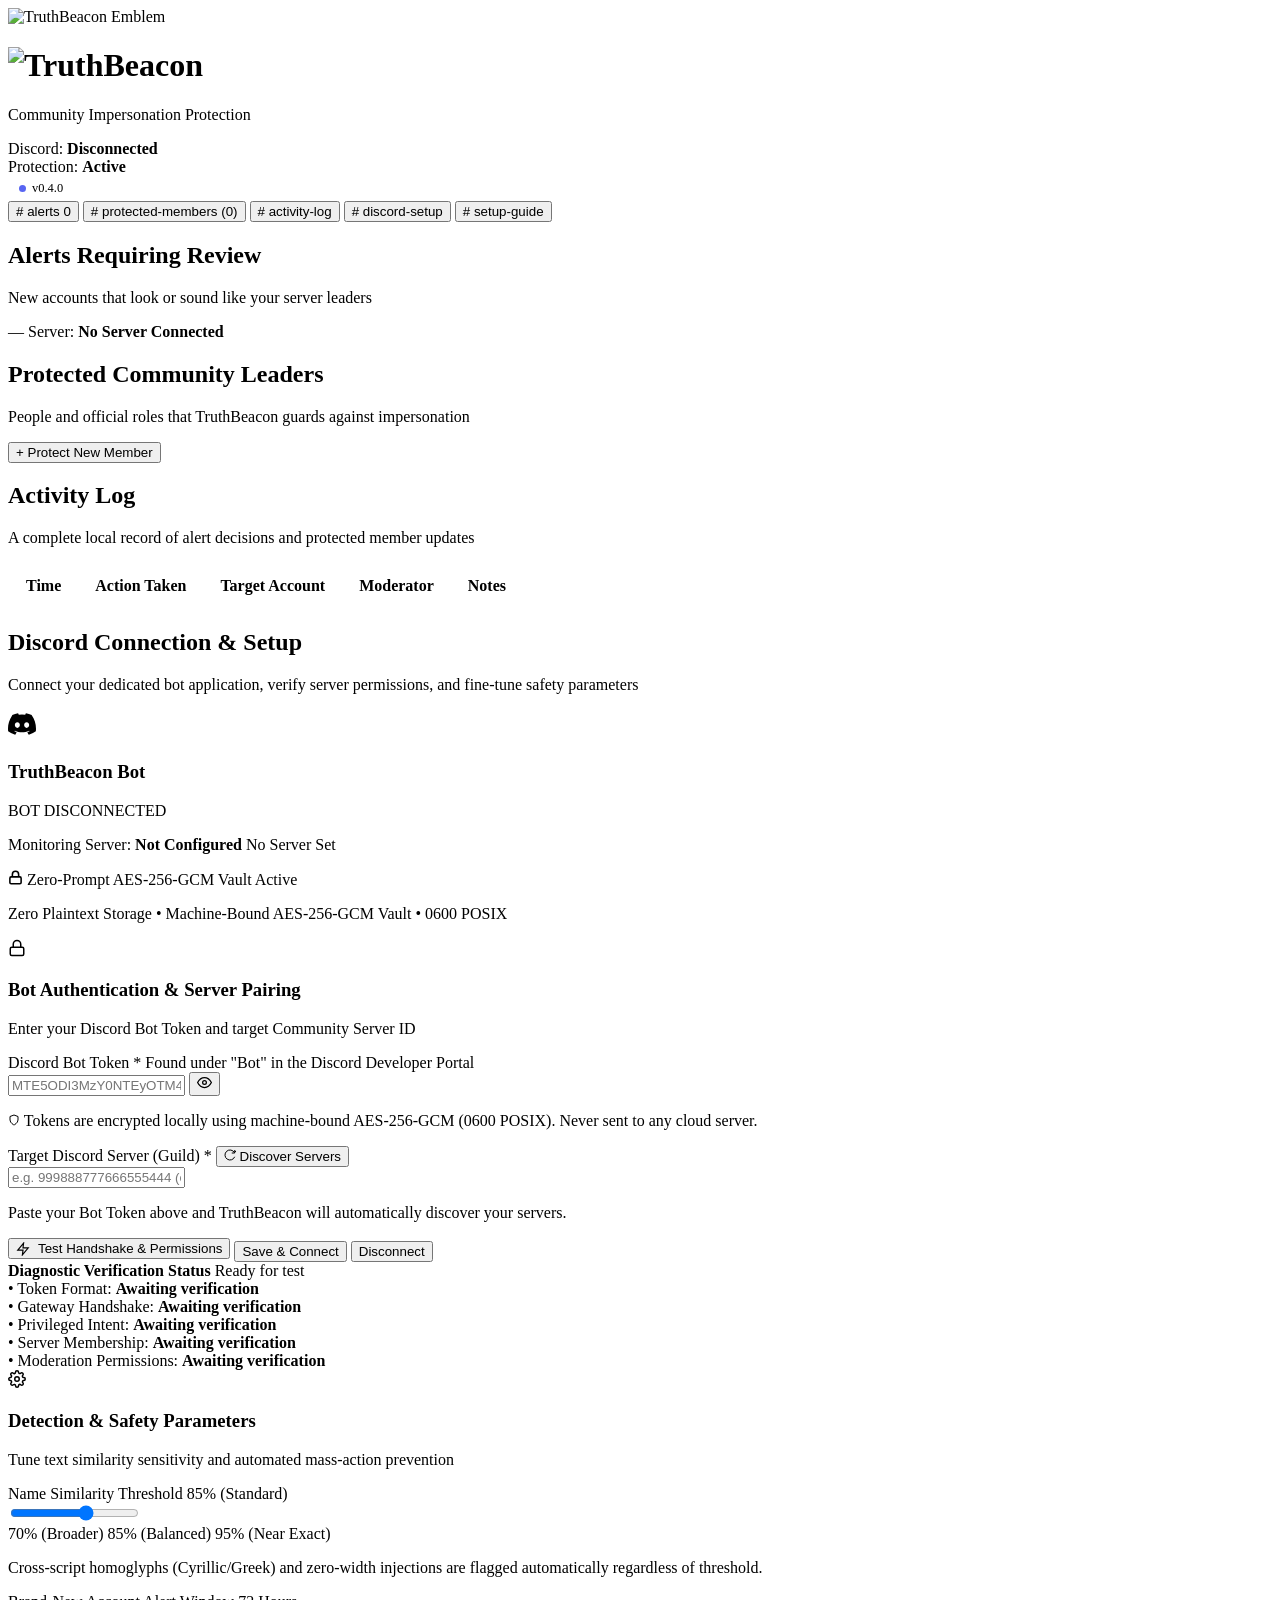
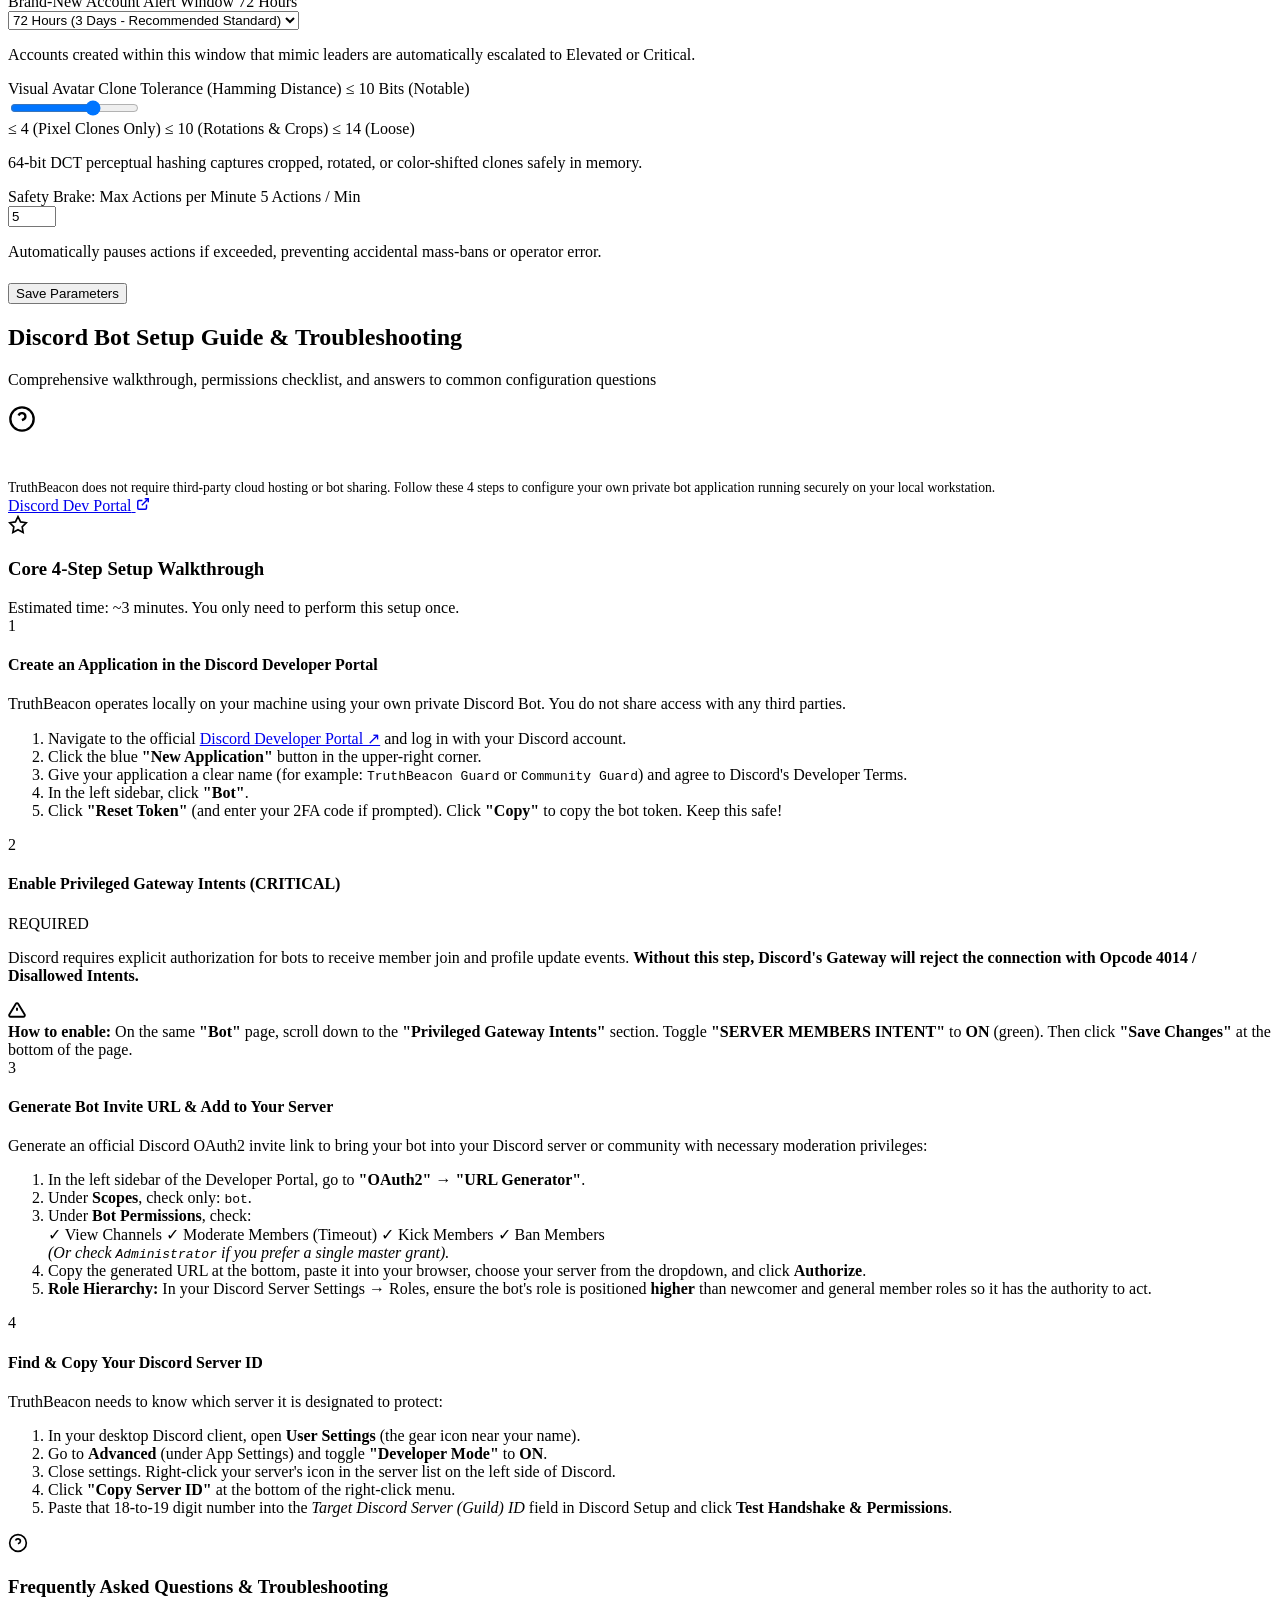
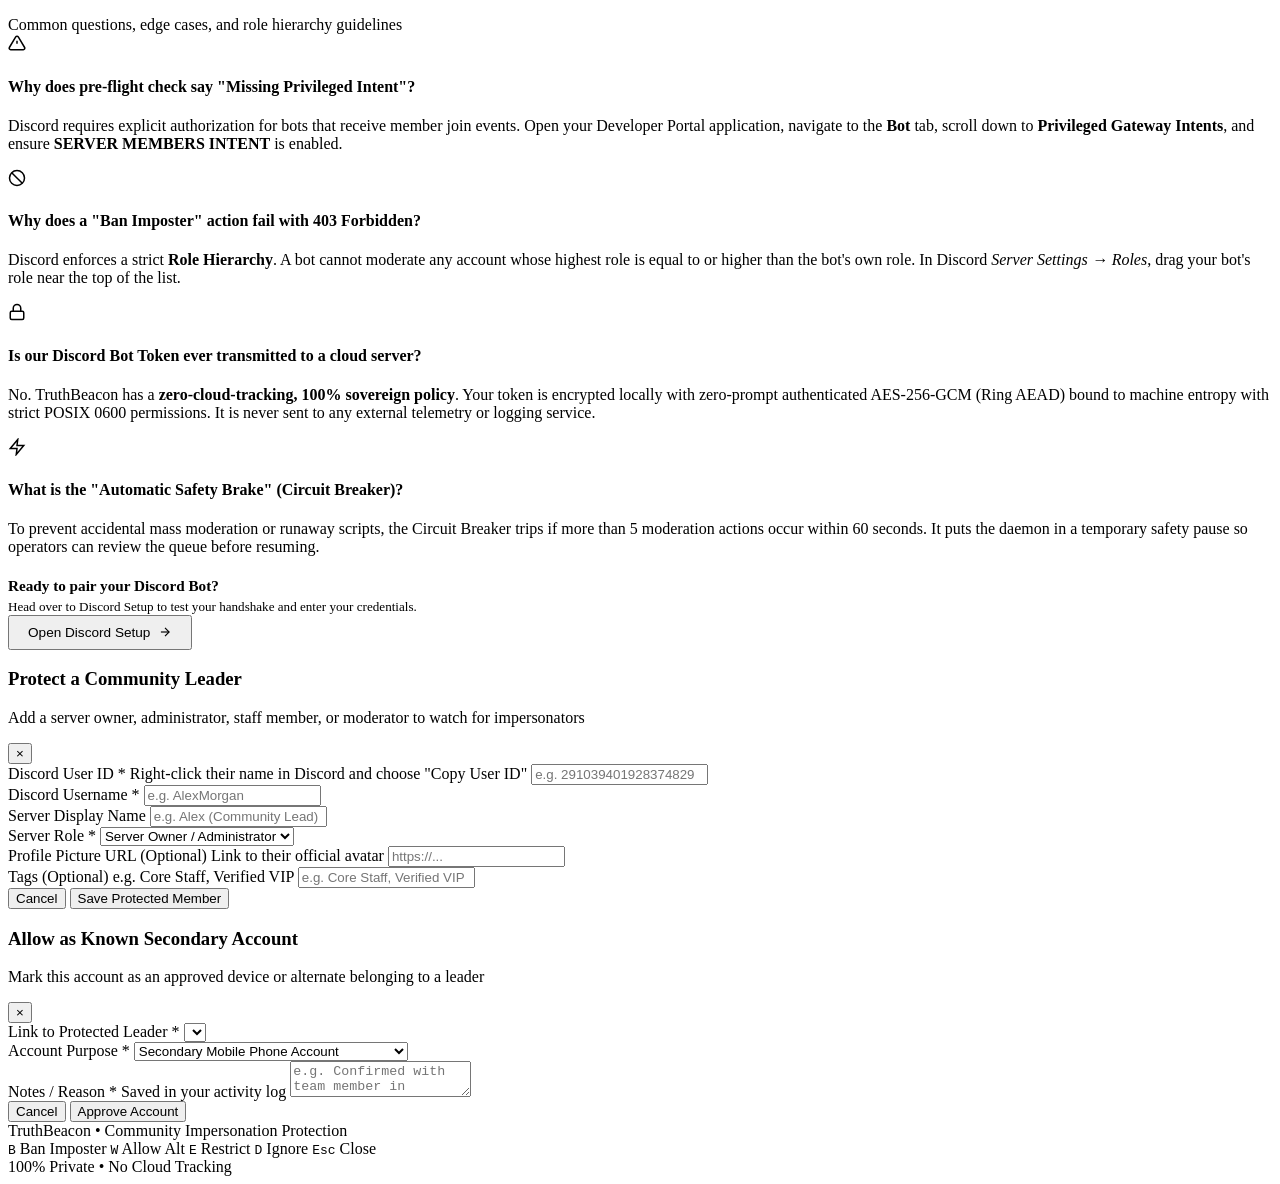
==== ui/index.html @ cac0dd3d "chore(release): bump to v0.4.0, update release notes, manifests, website and packaging" ====
<!DOCTYPE html>
<html lang="en">
<head>
  <meta charset="UTF-8">
  <meta name="viewport" content="width=device-width, initial-scale=1.0">
  <meta name="description" content="TruthBeacon: Community Impersonation Protection Console">
  <title>TruthBeacon — Community Impersonation Protection</title>
  <link rel="preconnect" href="https://fonts.googleapis.com">
  <link rel="preconnect" href="https://fonts.gstatic.com" crossorigin>
  <link href="https://fonts.googleapis.com/css2?family=Noto+Sans:ital,wght@0,400;0,500;0,600;0,700;0,800;1,400;1,600&family=Plus+Jakarta+Sans:wght@500;600;700;800&family=JetBrains+Mono:wght@400;500;600&display=swap" rel="stylesheet">
  <link rel="stylesheet" href="css/styles.css">
</head>
<body>
  <!-- Header Bar -->
  <header class="global-header" id="app-header">
    <div class="brand-section">
      <img src="assets/truthbeacon_emblem.png" alt="TruthBeacon Emblem" class="brand-logo" id="header-logo">
      <div class="brand-title-group">
        <h1 id="main-heading" class="brand-heading-img">
          <img src="assets/truthbeacon_wordmark.png" alt="TruthBeacon" class="brand-wordmark-img" id="header-wordmark">
        </h1>
        <p class="brand-subtitle">Community Impersonation Protection</p>
      </div>
    </div>

    <!-- Status Indicators: Simple & Clear -->
    <div class="header-status-indicators" id="header-status-bar" role="region" aria-label="System Health and Status">
      <div class="status-pill status-pill-voice" id="status-gateway" title="Discord bot connection status">
        <span class="status-dot offline"></span>
        <span>Discord: <strong>Disconnected</strong></span>
      </div>
      <div class="status-pill" id="status-circuit" title="Automatic safety brake is enabled to prevent mistakes">
        <span class="status-dot online" id="dot-circuit"></span>
        <span id="circuit-status-text">Protection: <strong>Active</strong></span>
      </div>
      <button class="status-pill status-pill-update" id="btn-check-update" title="Check for updates" style="cursor: pointer; background: transparent; border: 1px solid var(--border-color, rgba(255,255,255,0.12)); color: var(--text-primary); font-family: inherit; font-size: 0.78rem; display: inline-flex; align-items: center; gap: 6px; padding: 4px 10px; border-radius: 9999px;">
        <span class="status-dot" id="dot-update" style="background: #5865f2; width: 7px; height: 7px; border-radius: 50%;"></span>
        <span id="update-status-text">v0.4.0</span>
      </button>
    </div>
  </header>

  <!-- Centered Navigation Tabs (Spanning the bar cleanly) -->
  <nav class="nav-tab-strip" id="nav-tabs" aria-label="Main Navigation">
    <div class="nav-tabs-wrapper">
      <button class="nav-tab active" id="tab-btn-triage" data-tab="triage">
        <span class="tab-channel-hash">#</span>
        <span>alerts</span>
        <span class="tab-counter tab-counter-zero" id="counter-incidents">0</span>
      </button>
      <button class="nav-tab" id="tab-btn-vault" data-tab="vault">
        <span class="tab-channel-hash">#</span>
        <span>protected-members</span>
        <span class="tab-count-subtle" id="counter-vault">(0)</span>
      </button>
      <button class="nav-tab" id="tab-btn-audit" data-tab="audit">
        <span class="tab-channel-hash">#</span>
        <span>activity-log</span>
      </button>
      <button class="nav-tab" id="tab-btn-discord" data-tab="discord">
        <span class="tab-channel-hash">#</span>
        <span>discord-setup</span>
      </button>
      <button class="nav-tab" id="tab-btn-help" data-tab="help">
        <span class="tab-channel-hash">#</span>
        <span>setup-guide</span>
      </button>
    </div>
  </nav>

  <!-- Main Viewport -->
  <main class="main-viewport" id="main-content">
    <!-- Safety Pause Alert Banner (Shown only if safety rate limit is reached) -->
    <div class="circuit-breaker-banner" id="circuit-breaker-alert" style="display: none;" role="alert">
      <div>
        <strong style="color: #ffa1a4; font-size: 0.95rem;">Safety Pause Activated</strong>
        <p style="font-size: 0.82rem; color: var(--text-secondary); margin-top: 2px;">
          Multiple moderator actions were taken in a short time. Protection is paused briefly to prevent accidental mass bans.
        </p>
      </div>
      <button class="btn btn-dismiss" id="btn-reset-circuit">Resume Actions</button>
    </div>

    <!-- TAB 1: ALERTS QUEUE -->
    <section class="tab-pane active" id="pane-triage" aria-labelledby="tab-btn-triage">
      <div class="triage-header-bar">
        <div>
          <h2 class="section-title">Alerts Requiring Review</h2>
          <p class="section-caption">New accounts that look or sound like your server leaders</p>
        </div>
        <div style="display: flex; align-items: center; gap: 10px; flex-wrap: wrap;">
          <button class="btn btn-dismiss" id="btn-test-toast" style="display: none;" title="Test Native OS Desktop Notification Toast">
            <span>Test OS Toast</span>
          </button>
          <div class="connected-guild-pill">
            <span class="guild-icon" id="current-guild-icon">—</span>
            <span class="guild-text">Server:</span>
            <strong id="current-guild-name">No Server Connected</strong>
          </div>
        </div>
      </div>

      <div class="triage-list" id="triage-cards-container" aria-live="polite">
        <!-- Rendered dynamically by app.js -->
      </div>
    </section>

    <!-- TAB 2: PROTECTED MEMBERS -->
    <section class="tab-pane" id="pane-vault" aria-labelledby="tab-btn-vault">
      <div class="triage-header-bar">
        <div>
          <h2 class="section-title">Protected Community Leaders</h2>
          <p class="section-caption">People and official roles that TruthBeacon guards against impersonation</p>
        </div>
        <button class="btn btn-primary" id="btn-add-benchmark">+ Protect New Member</button>
      </div>

      <div class="grid-vault" id="vault-cards-container">
        <!-- Rendered dynamically by app.js -->
      </div>
    </section>

    <!-- TAB 3: ACTIVITY LOG -->
    <section class="tab-pane" id="pane-audit" aria-labelledby="tab-btn-audit">
      <div class="triage-header-bar">
        <div>
          <h2 class="section-title">Activity Log</h2>
          <p class="section-caption">A complete local record of alert decisions and protected member updates</p>
        </div>
      </div>

      <div class="table-responsive-wrapper">
        <table id="audit-table">
          <thead>
            <tr>
              <th style="padding: 12px 16px;">Time</th>
              <th style="padding: 12px 16px;">Action Taken</th>
              <th style="padding: 12px 16px;">Target Account</th>
              <th style="padding: 12px 16px;">Moderator</th>
              <th style="padding: 12px 16px;">Notes</th>
            </tr>
          </thead>
          <tbody id="audit-table-body">
            <!-- Rendered dynamically by app.js -->
          </tbody>
        </table>
      </div>
    </section>

    <!-- TAB 4: DISCORD CONNECTION & SETUP -->
    <section class="tab-pane" id="pane-discord" aria-labelledby="tab-btn-discord">
      <div class="triage-header-bar">
        <div>
          <h2 class="section-title">Discord Connection & Setup</h2>
          <p class="section-caption">Connect your dedicated bot application, verify server permissions, and fine-tune safety parameters</p>
        </div>
      </div>

      <!-- Discord Connection Hero Status Banner -->
      <div class="discord-hero-card" id="discord-hero-status">
        <div class="discord-hero-left">
          <div class="discord-avatar-container" id="discord-bot-avatar-wrap">
            <div class="discord-avatar-fallback" id="discord-bot-avatar-fallback">
              <svg width="28" height="28" viewBox="0 0 24 24" fill="currentColor">
                <path d="M20.317 4.37a19.791 19.791 0 0 0-4.885-1.515.074.074 0 0 0-.079.037c-.21.375-.444.864-.608 1.25a18.27 18.27 0 0 0-5.487 0 12.64 12.64 0 0 0-.617-1.25.077.077 0 0 0-.079-.037A19.736 19.736 0 0 0 3.677 4.37a.07.07 0 0 0-.032.027C.533 9.046-.32 13.58.099 18.057a.082.082 0 0 0 .031.057 19.9 19.9 0 0 0 5.993 3.03.078.078 0 0 0 .084-.028c.462-.63.874-1.295 1.226-1.994.021-.041.001-.09-.041-.106a13.107 13.107 0 0 1-1.872-.892.077.077 0 0 1-.008-.128 10.2 10.2 0 0 0 .372-.292.074.074 0 0 1 .077-.01c3.929 1.793 8.18 1.793 12.061 0a.074.074 0 0 1 .078.01c.12.098.246.198.373.292a.077.077 0 0 1-.006.127 12.299 12.299 0 0 1-1.873.894.077.077 0 0 0-.041.107c.36.698.772 1.362 1.225 1.993a.076.076 0 0 0 .084.028 19.839 19.839 0 0 0 6.002-3.03.077.077 0 0 0 .032-.054c.5-5.177-.838-9.674-3.549-13.66a.061.061 0 0 0-.031-.028zM8.02 15.33c-1.183 0-2.157-1.085-2.157-2.419 0-1.333.956-2.419 2.157-2.419 1.21 0 2.176 1.096 2.157 2.42 0 1.333-.956 2.418-2.157 2.418zm7.975 0c-1.183 0-2.157-1.085-2.157-2.419 0-1.333.955-2.419 2.157-2.419 1.21 0 2.176 1.096 2.157 2.42 0 1.333-.946 2.418-2.157 2.418z"/>
              </svg>
            </div>
            <img id="discord-bot-avatar-img" class="discord-bot-avatar" src="" alt="Bot Avatar" style="display: none;">
            <span class="discord-status-indicator offline" id="discord-hero-status-dot" title="Disconnected"></span>
          </div>
          <div class="discord-hero-meta">
            <div class="discord-hero-title-row">
              <h3 class="discord-bot-name" id="discord-hero-bot-name">TruthBeacon Bot</h3>
              <span class="discord-bot-tag">BOT</span>
              <span class="discord-badge-active disconnected" id="discord-hero-badge">DISCONNECTED</span>
            </div>
            <p class="discord-hero-server-line">
              Monitoring Server: <strong id="discord-hero-server-name">Not Configured</strong>
              <span class="discord-snowflake-code" id="discord-hero-guild-id">No Server Set</span>
            </p>
          </div>
        </div>

        <div class="discord-hero-right">
          <div class="enclave-security-pill" title="Protected by Authenticated AES-256-GCM Machine Vault">
            <svg width="15" height="15" viewBox="0 0 24 24" fill="none" stroke="currentColor" stroke-width="2.5"><rect x="3" y="11" width="18" height="11" rx="2" ry="2"/><path d="M7 11V7a5 5 0 0 1 10 0v4"/></svg>
            <span>Zero-Prompt AES-256-GCM Vault Active</span>
          </div>
          <p class="enclave-subtext">Zero Plaintext Storage • Machine-Bound AES-256-GCM Vault • 0600 POSIX</p>
        </div>
      </div>

      <!-- Two-Column Config Viewport -->
      <div class="discord-config-grid">
        <!-- LEFT COLUMN: Credentials & Live Validation -->
        <div class="config-card">
          <div class="config-card-header">
            <div class="config-icon-wrapper">
              <svg width="18" height="18" viewBox="0 0 24 24" fill="none" stroke="currentColor" stroke-width="2"><rect x="3" y="11" width="18" height="11" rx="2" ry="2"/><path d="M7 11V7a5 5 0 0 1 10 0v4"/></svg>
            </div>
            <div>
              <h3 class="config-card-title">Bot Authentication & Server Pairing</h3>
              <p class="config-card-desc">Enter your Discord Bot Token and target Community Server ID</p>
            </div>
          </div>

          <form id="form-discord-credentials" onsubmit="return false;" class="config-form">
            <div class="form-group">
              <label for="discord-token-input" class="form-label">
                Discord Bot Token *
                <span class="form-label-hint">Found under "Bot" in the Discord Developer Portal</span>
              </label>
              <div class="secret-input-wrapper">
                <input type="password" id="discord-token-input" class="form-input" placeholder="MTE5ODI3MzY0NTEyOTM4NDc1.G... (Paste your bot token)" autocomplete="off" spellcheck="false" required>
                <button type="button" class="btn-input-icon" id="btn-toggle-token-vis" title="Show / Hide token" aria-label="Toggle token visibility">
                  <svg width="15" height="15" viewBox="0 0 24 24" fill="none" stroke="currentColor" stroke-width="2"><path d="M1 12s4-8 11-8 11 8 11 8-4 8-11 8-11-8-11-8z"/><circle cx="12" cy="12" r="3"/></svg>
                </button>
              </div>
              <p class="form-field-security-note">
                <svg width="12" height="12" viewBox="0 0 24 24" fill="none" stroke="currentColor" stroke-width="2"><path d="M12 22s8-4 8-10V5l-8-3-8 3v7c0 6 8 10 8 10z"/></svg>
                <span>Tokens are encrypted locally using machine-bound AES-256-GCM (0600 POSIX). Never sent to any cloud server.</span>
              </p>

              <!-- Dynamic 1-Click Bot Authorization & Invite Assistant -->
              <div class="dynamic-bot-invite-card" id="dynamic-bot-invite-card" style="display: none;">
                <div class="bot-invite-header">
                  <div class="bot-invite-badge">
                    <svg width="14" height="14" viewBox="0 0 24 24" fill="none" stroke="currentColor" stroke-width="2"><path d="M12 22s8-4 8-10V5l-8-3-8 3v7c0 6 8 10 8 10z"/></svg>
                    <span>Bot Application Detected</span>
                  </div>
                  <span class="bot-client-id-text" id="bot-client-id-label">App ID: —</span>
                </div>
                <p class="bot-invite-desc">TruthBeacon pre-calculated all required moderation permissions. Click below to add this bot to your Discord server in 1 click (no manual OAuth2 setup needed):</p>
                <div class="bot-invite-action-strip">
                  <a href="#" target="_blank" rel="noopener noreferrer" class="btn btn-purple-invite" id="btn-quick-invite-bot">
                    <svg width="15" height="15" viewBox="0 0 24 24" fill="none" stroke="currentColor" stroke-width="2.5"><path d="M18 13v6a2 2 0 0 1-2 2H5a2 2 0 0 1-2-2V8a2 2 0 0 1 2-2h6"/><polyline points="15 3 21 3 21 9"/><line x1="10" y1="14" x2="21" y2="3"/></svg>
                    <span>1-Click Authorize & Invite Bot to Server</span>
                  </a>
                  <button type="button" class="btn btn-secondary-sm" id="btn-copy-invite-link" title="Copy OAuth2 invite link to clipboard">
                    <svg width="13" height="13" viewBox="0 0 24 24" fill="none" stroke="currentColor" stroke-width="2"><rect x="9" y="9" width="13" height="13" rx="2" ry="2"/><path d="M5 15H4a2 2 0 0 1-2-2V4a2 2 0 0 1 2-2h9a2 2 0 0 1 2 2v1"/></svg>
                    <span id="btn-copy-invite-text">Copy Link</span>
                  </button>
                </div>
              </div>
            </div>

            <div class="form-group" id="guild-selector-group">
              <div class="guild-label-row">
                <label for="discord-guild-id-input" class="form-label" style="margin-bottom: 0;">
                  Target Discord Server (Guild) *
                </label>
                <button type="button" class="btn-text-action" id="btn-refresh-guilds" title="Scan Discord API for servers the bot is in">
                  <svg width="12" height="12" viewBox="0 0 24 24" fill="none" stroke="currentColor" stroke-width="2"><path d="M21.5 2v6h-6M21.34 15.57a10 10 0 1 1-.57-8.38l5.67-5.67"/></svg>
                  <span id="btn-refresh-guilds-text">Discover Servers</span>
                </button>
              </div>

              <!-- Automated Server Selection Dropdown (appears once bot is invited to server) -->
              <div class="discovered-guilds-wrap" id="discovered-guilds-wrap" style="display: none;">
                <select id="discord-guild-select" class="form-select">
                  <option value="">-- Select Discovered Server --</option>
                </select>
              </div>

              <input type="text" id="discord-guild-id-input" class="form-input" placeholder="e.g. 999888777666555444 (or select discovered server above)" spellcheck="false" required>
              <p class="form-field-hint-text" id="guild-discovery-status">
                Paste your Bot Token above and TruthBeacon will automatically discover your servers.
              </p>
            </div>

            <!-- Action Buttons Strip -->
            <div class="config-action-row">
              <button type="button" class="btn btn-secondary" id="btn-test-handshake" style="display: inline-flex; align-items: center; gap: 8px;">
                <svg width="14" height="14" viewBox="0 0 24 24" fill="none" stroke="currentColor" stroke-width="2"><polygon points="13 2 3 14 12 14 11 22 21 10 12 10 13 2"/></svg>
                <span id="btn-test-handshake-text">Test Handshake & Permissions</span>
              </button>
              <button type="button" class="btn btn-primary" id="btn-save-discord">Save & Connect</button>
              <button type="button" class="btn btn-dismiss" id="btn-disconnect-discord" title="Disconnect and purge stored token from encrypted vault">Disconnect</button>
            </div>
          </form>

          <!-- Pre-flight Handshake Diagnostic Results Box -->
          <div class="diagnostic-box" id="handshake-diagnostic-panel">
            <div class="diagnostic-box-header">
              <div class="diagnostic-status-indicator" id="diag-header-dot"></div>
              <strong id="diag-header-title">Diagnostic Verification Status</strong>
              <span class="diagnostic-timestamp" id="diag-timestamp">Ready for test</span>
            </div>
            <div class="diagnostic-checklist" id="diag-checklist">
              <div class="diag-item" id="diag-check-format">
                <span class="diag-icon pending">&bull;</span>
                <span class="diag-text">Token Format: <strong>Awaiting verification</strong></span>
              </div>
              <div class="diag-item" id="diag-check-auth">
                <span class="diag-icon pending">&bull;</span>
                <span class="diag-text">Gateway Handshake: <strong>Awaiting verification</strong></span>
              </div>
              <div class="diag-item" id="diag-check-intents">
                <span class="diag-icon pending">&bull;</span>
                <span class="diag-text">Privileged Intent: <strong>Awaiting verification</strong></span>
              </div>
              <div class="diag-item" id="diag-check-membership">
                <span class="diag-icon pending">&bull;</span>
                <span class="diag-text">Server Membership: <strong>Awaiting verification</strong></span>
              </div>
              <div class="diag-item" id="diag-check-permissions">
                <span class="diag-icon pending">&bull;</span>
                <span class="diag-text">Moderation Permissions: <strong>Awaiting verification</strong></span>
              </div>
            </div>
          </div>
        </div>

        <!-- RIGHT COLUMN: Detection Thresholds & Safety Limits -->
        <div class="config-card">
          <div class="config-card-header">
            <div class="config-icon-wrapper icon-orange">
              <svg width="18" height="18" viewBox="0 0 24 24" fill="none" stroke="currentColor" stroke-width="2"><circle cx="12" cy="12" r="3"/><path d="M19.4 15a1.65 1.65 0 0 0 .33 1.82l.06.06a2 2 0 0 1 0 2.83 2 2 0 0 1-2.83 0l-.06-.06a1.65 1.65 0 0 0-1.82-.33 1.65 1.65 0 0 0-1 1.51V21a2 2 0 0 1-2 2 2 2 0 0 1-2-2v-.09A1.65 1.65 0 0 0 9 19.4a1.65 1.65 0 0 0-1.82.33l-.06.06a2 2 0 0 1-2.83 0 2 2 0 0 1 0-2.83l.06-.06a1.65 1.65 0 0 0 .33-1.82 1.65 1.65 0 0 0-1.51-1H3a2 2 0 0 1-2-2 2 2 0 0 1 2-2h.09A1.65 1.65 0 0 0 4.6 9a1.65 1.65 0 0 0-.33-1.82l-.06-.06a2 2 0 0 1 0-2.83 2 2 0 0 1 2.83 0l.06.06a1.65 1.65 0 0 0 1.82.33H9a1.65 1.65 0 0 0 1-1.51V3a2 2 0 0 1 2-2 2 2 0 0 1 2 2v.09a1.65 1.65 0 0 0 1 1.51 1.65 1.65 0 0 0 1.82-.33l.06-.06a2 2 0 0 1 2.83 0 2 2 0 0 1 0 2.83l-.06.06a1.65 1.65 0 0 0-.33 1.82V9a1.65 1.65 0 0 0 1.51 1H21a2 2 0 0 1 2 2 2 2 0 0 1-2 2h-.09a1.65 1.65 0 0 0-1.51 1z"/></svg>
            </div>
            <div>
              <h3 class="config-card-title">Detection & Safety Parameters</h3>
              <p class="config-card-desc">Tune text similarity sensitivity and automated mass-action prevention</p>
            </div>
          </div>

          <div class="config-form">
            <!-- Parameter 1: String Sensitivity -->
            <div class="threshold-control-group">
              <div class="threshold-label-row">
                <label for="slider-similarity" class="form-label" style="margin: 0;">Name Similarity Threshold</label>
                <span class="threshold-badge" id="badge-similarity">85% (Standard)</span>
              </div>
              <input type="range" min="70" max="95" value="85" step="1" id="slider-similarity" class="threshold-slider">
              <div class="threshold-tick-labels">
                <span>70% (Broader)</span>
                <span>85% (Balanced)</span>
                <span>95% (Near Exact)</span>
              </div>
              <p class="form-label-hint">Cross-script homoglyphs (Cyrillic/Greek) and zero-width injections are flagged automatically regardless of threshold.</p>
            </div>

            <!-- Parameter 2: New Account Age Window -->
            <div class="threshold-control-group">
              <div class="threshold-label-row">
                <label for="select-account-age" class="form-label" style="margin: 0;">Brand-New Account Alert Window</label>
                <span class="threshold-badge" id="badge-account-age">72 Hours</span>
              </div>
              <select id="select-account-age" class="form-select">
                <option value="24">24 Hours (First Day Only)</option>
                <option value="48">48 Hours (First 2 Days)</option>
                <option value="72" selected>72 Hours (3 Days - Recommended Standard)</option>
                <option value="168">168 Hours (First Week / 7 Days)</option>
                <option value="720">30 Days (Extended Newbie Window)</option>
              </select>
              <p class="form-label-hint">Accounts created within this window that mimic leaders are automatically escalated to Elevated or Critical.</p>
            </div>

            <!-- Parameter 3: Visual Avatar Clone Sensitivity -->
            <div class="threshold-control-group">
              <div class="threshold-label-row">
                <label for="slider-avatar-hamming" class="form-label" style="margin: 0;">Visual Avatar Clone Tolerance (Hamming Distance)</label>
                <span class="threshold-badge" id="badge-avatar-hamming">&le; 10 Bits (Notable)</span>
              </div>
              <input type="range" min="2" max="14" value="10" step="1" id="slider-avatar-hamming" class="threshold-slider">
              <div class="threshold-tick-labels">
                <span>&le; 4 (Pixel Clones Only)</span>
                <span>&le; 10 (Rotations & Crops)</span>
                <span>&le; 14 (Loose)</span>
              </div>
              <p class="form-label-hint">64-bit DCT perceptual hashing captures cropped, rotated, or color-shifted clones safely in memory.</p>
            </div>

            <!-- Parameter 4: Circuit Breaker Limit -->
            <div class="threshold-control-group">
              <div class="threshold-label-row">
                <label for="input-circuit-limit" class="form-label" style="margin: 0;">Safety Brake: Max Actions per Minute</label>
                <span class="threshold-badge" id="badge-circuit-limit">5 Actions / Min</span>
              </div>
              <input type="number" min="2" max="20" value="5" id="input-circuit-limit" class="form-input" style="max-width: 140px;">
              <p class="form-label-hint">Automatically pauses actions if exceeded, preventing accidental mass-bans or operator error.</p>
            </div>

            <button type="button" class="btn btn-primary" id="btn-save-thresholds" style="align-self: flex-start; margin-top: 6px;">Save Parameters</button>
          </div>
        </div>
      </div>

      <!-- End of Two-Column Config Viewport -->
    </section>

    <!-- TAB 5: DEDICATED SETUP GUIDE & FAQ -->
    <section class="tab-pane" id="pane-help" aria-labelledby="tab-btn-help">
      <div class="triage-header-bar">
        <div>
          <h2 class="section-title">Discord Bot Setup Guide & Troubleshooting</h2>
          <p class="section-caption">Comprehensive walkthrough, permissions checklist, and answers to common configuration questions</p>
        </div>
      </div>

      <!-- Quick Setup Overview Hero Card -->
      <div class="help-overview-banner">
        <div class="help-overview-left">
          <div class="help-hero-icon">
            <svg width="28" height="28" viewBox="0 0 24 24" fill="none" stroke="currentColor" stroke-width="2"><circle cx="12" cy="12" r="10"/><path d="M9.09 9a3 3 0 0 1 5.83 1c0 2-3 3-3 3"/><line x1="12" y1="17" x2="12.01" y2="17"/></svg>
          </div>
          <div>
            <h3 style="font-size: 1.05rem; font-weight: 700; color: #ffffff; margin-bottom: 4px;">Private & Sovereign Discord Integration</h3>
            <p style="font-size: 0.85rem; color: var(--text-secondary); margin: 0; line-height: 1.45;">TruthBeacon does not require third-party cloud hosting or bot sharing. Follow these 4 steps to configure your own private bot application running securely on your local workstation.</p>
          </div>
        </div>
        <div class="help-overview-right">
          <a href="https://discord.com/developers/applications" target="_blank" rel="noopener noreferrer" class="btn btn-purple-portal" id="link-discord-portal-banner" title="Open Discord Developer Portal in your browser">
            <span>Discord Dev Portal</span>
            <svg width="14" height="14" viewBox="0 0 24 24" fill="none" stroke="currentColor" stroke-width="2.5"><path d="M18 13v6a2 2 0 0 1-2 2H5a2 2 0 0 1-2-2V8a2 2 0 0 1 2-2h6"/><polyline points="15 3 21 3 21 9"/><line x1="10" y1="14" x2="21" y2="3"/></svg>
          </a>
        </div>
      </div>

      <!-- STEP-BY-STEP SETUP GUIDE ACCORDION -->
      <div class="discord-guide-container" id="help-setup-guide">
        <div class="guide-header">
          <div class="guide-header-title">
            <svg width="20" height="20" viewBox="0 0 24 24" fill="none" stroke="currentColor" stroke-width="2"><polygon points="12 2 15.09 8.26 22 9.27 17 14.14 18.18 21.02 12 17.77 5.82 21.02 7 14.14 2 9.27 8.91 8.26 12 2"/></svg>
            <h3>Core 4-Step Setup Walkthrough</h3>
          </div>
          <span class="guide-header-subtitle">Estimated time: ~3 minutes. You only need to perform this setup once.</span>
        </div>

        <div class="guide-accordion-items">
          <!-- STEP 1 -->
          <div class="guide-step-card">
            <div class="step-badge">1</div>
            <div class="step-content">
              <h4>Create an Application in the Discord Developer Portal</h4>
              <p>TruthBeacon operates locally on your machine using your own private Discord Bot. You do not share access with any third parties.</p>
              <ol class="step-instructions-list">
                <li>Navigate to the official <a href="https://discord.com/developers/applications" target="_blank" rel="noopener noreferrer" class="link-discord">Discord Developer Portal &nearr;</a> and log in with your Discord account.</li>
                <li>Click the blue <strong>"New Application"</strong> button in the upper-right corner.</li>
                <li>Give your application a clear name (for example: <code>TruthBeacon Guard</code> or <code>Community Guard</code>) and agree to Discord's Developer Terms.</li>
                <li>In the left sidebar, click <strong>"Bot"</strong>.</li>
                <li>Click <strong>"Reset Token"</strong> (and enter your 2FA code if prompted). Click <strong>"Copy"</strong> to copy the bot token. Keep this safe!</li>
              </ol>
            </div>
          </div>

          <!-- STEP 2 -->
          <div class="guide-step-card step-highlight-card">
            <div class="step-badge step-badge-alert">2</div>
            <div class="step-content">
              <div class="step-title-row">
                <h4>Enable Privileged Gateway Intents (CRITICAL)</h4>
                <span class="badge-required">REQUIRED</span>
              </div>
              <p>Discord requires explicit authorization for bots to receive member join and profile update events. <strong>Without this step, Discord's Gateway will reject the connection with Opcode 4014 / Disallowed Intents.</strong></p>
              <div class="guide-callout-warning">
                <svg width="18" height="18" viewBox="0 0 24 24" fill="none" stroke="currentColor" stroke-width="2.5"><path d="M10.29 3.86L1.82 18a2 2 0 0 0 1.71 3h16.94a2 2 0 0 0 1.71-3L13.71 3.86a2 2 0 0 0-3.42 0z"/><line x1="12" y1="9" x2="12" y2="13"/><line x1="12" y1="17" x2="12.01" y2="17"/></svg>
                <div>
                  <strong>How to enable:</strong> On the same <strong>"Bot"</strong> page, scroll down to the <strong>"Privileged Gateway Intents"</strong> section. Toggle <strong>"SERVER MEMBERS INTENT"</strong> to <strong>ON</strong> (green). Then click <strong>"Save Changes"</strong> at the bottom of the page.
                </div>
              </div>
            </div>
          </div>

          <!-- STEP 3 -->
          <div class="guide-step-card">
            <div class="step-badge">3</div>
            <div class="step-content">
              <h4>Generate Bot Invite URL & Add to Your Server</h4>
              <p>Generate an official Discord OAuth2 invite link to bring your bot into your Discord server or community with necessary moderation privileges:</p>
              <ol class="step-instructions-list">
                <li>In the left sidebar of the Developer Portal, go to <strong>"OAuth2" &rarr; "URL Generator"</strong>.</li>
                <li>Under <strong>Scopes</strong>, check only: <code>bot</code>.</li>
                <li>Under <strong>Bot Permissions</strong>, check:
                  <div class="perm-chips-grid">
                    <span class="perm-chip">&#10003; View Channels</span>
                    <span class="perm-chip">&#10003; Moderate Members (Timeout)</span>
                    <span class="perm-chip">&#10003; Kick Members</span>
                    <span class="perm-chip">&#10003; Ban Members</span>
                  </div>
                  <em>(Or check <code>Administrator</code> if you prefer a single master grant).</em>
                </li>
                <li>Copy the generated URL at the bottom, paste it into your browser, choose your server from the dropdown, and click <strong>Authorize</strong>.</li>
                <li><strong>Role Hierarchy:</strong> In your Discord Server Settings &rarr; Roles, ensure the bot's role is positioned <strong>higher</strong> than newcomer and general member roles so it has the authority to act.</li>
              </ol>
            </div>
          </div>

          <!-- STEP 4 -->
          <div class="guide-step-card">
            <div class="step-badge">4</div>
            <div class="step-content">
              <h4>Find & Copy Your Discord Server ID</h4>
              <p>TruthBeacon needs to know which server it is designated to protect:</p>
              <ol class="step-instructions-list">
                <li>In your desktop Discord client, open <strong>User Settings</strong> (the gear icon near your name).</li>
                <li>Go to <strong>Advanced</strong> (under App Settings) and toggle <strong>"Developer Mode"</strong> to <strong>ON</strong>.</li>
                <li>Close settings. Right-click your server's icon in the server list on the left side of Discord.</li>
                <li>Click <strong>"Copy Server ID"</strong> at the bottom of the right-click menu.</li>
                <li>Paste that 18-to-19 digit number into the <em>Target Discord Server (Guild) ID</em> field in Discord Setup and click <strong>Test Handshake & Permissions</strong>.</li>
              </ol>
            </div>
          </div>
        </div>
      </div>

      <!-- FAQ & TROUBLESHOOTING GRID -->
      <div class="help-faq-container">
        <div class="guide-header">
          <div class="guide-header-title">
            <svg width="20" height="20" viewBox="0 0 24 24" fill="none" stroke="currentColor" stroke-width="2"><circle cx="12" cy="12" r="10"/><path d="M9.09 9a3 3 0 0 1 5.83 1c0 2-3 3-3 3"/><line x1="12" y1="17" x2="12.01" y2="17"/></svg>
            <h3>Frequently Asked Questions & Troubleshooting</h3>
          </div>
          <span class="guide-header-subtitle">Common questions, edge cases, and role hierarchy guidelines</span>
        </div>

        <div class="help-faq-grid">
          <div class="help-faq-card">
            <div class="faq-icon-wrap">
              <svg width="18" height="18" viewBox="0 0 24 24" fill="none" stroke="currentColor" stroke-width="2"><path d="M10.29 3.86L1.82 18a2 2 0 0 0 1.71 3h16.94a2 2 0 0 0 1.71-3L13.71 3.86a2 2 0 0 0-3.42 0z"/><line x1="12" y1="9" x2="12" y2="13"/><line x1="12" y1="17" x2="12.01" y2="17"/></svg>
            </div>
            <div class="faq-content">
              <h4>Why does pre-flight check say "Missing Privileged Intent"?</h4>
              <p>Discord requires explicit authorization for bots that receive member join events. Open your Developer Portal application, navigate to the <strong>Bot</strong> tab, scroll down to <strong>Privileged Gateway Intents</strong>, and ensure <strong>SERVER MEMBERS INTENT</strong> is enabled.</p>
            </div>
          </div>

          <div class="help-faq-card">
            <div class="faq-icon-wrap">
              <svg width="18" height="18" viewBox="0 0 24 24" fill="none" stroke="currentColor" stroke-width="2"><circle cx="12" cy="12" r="10"/><line x1="4.93" y1="4.93" x2="19.07" y2="19.07"/></svg>
            </div>
            <div class="faq-content">
              <h4>Why does a "Ban Imposter" action fail with 403 Forbidden?</h4>
              <p>Discord enforces a strict <strong>Role Hierarchy</strong>. A bot cannot moderate any account whose highest role is equal to or higher than the bot's own role. In Discord <em>Server Settings &rarr; Roles</em>, drag your bot's role near the top of the list.</p>
            </div>
          </div>

          <div class="help-faq-card">
            <div class="faq-icon-wrap">
              <svg width="18" height="18" viewBox="0 0 24 24" fill="none" stroke="currentColor" stroke-width="2"><rect x="3" y="11" width="18" height="11" rx="2" ry="2"/><path d="M7 11V7a5 5 0 0 1 10 0v4"/></svg>
            </div>
            <div class="faq-content">
              <h4>Is our Discord Bot Token ever transmitted to a cloud server?</h4>
              <p>No. TruthBeacon has a <strong>zero-cloud-tracking, 100% sovereign policy</strong>. Your token is encrypted locally with zero-prompt authenticated AES-256-GCM (Ring AEAD) bound to machine entropy with strict POSIX 0600 permissions. It is never sent to any external telemetry or logging service.</p>
            </div>
          </div>

          <div class="help-faq-card">
            <div class="faq-icon-wrap">
              <svg width="18" height="18" viewBox="0 0 24 24" fill="none" stroke="currentColor" stroke-width="2"><polygon points="13 2 3 14 12 14 11 22 21 10 12 10 13 2"/></svg>
            </div>
            <div class="faq-content">
              <h4>What is the "Automatic Safety Brake" (Circuit Breaker)?</h4>
              <p>To prevent accidental mass moderation or runaway scripts, the Circuit Breaker trips if more than 5 moderation actions occur within 60 seconds. It puts the daemon in a temporary safety pause so operators can review the queue before resuming.</p>
            </div>
          </div>
        </div>
      </div>

      <!-- FOOTER CALLOUT ACTION BANNER -->
      <div class="help-footer-banner">
        <div>
          <h4 style="color: var(--text-header); margin-bottom: 4px; font-size: 0.95rem;">Ready to pair your Discord Bot?</h4>
          <p style="color: var(--text-secondary); margin: 0; font-size: 0.82rem;">Head over to Discord Setup to test your handshake and enter your credentials.</p>
        </div>
        <button class="btn btn-primary" id="btn-help-go-discord" style="padding: 8px 18px; font-size: 0.85rem; display: inline-flex; align-items: center; gap: 8px;">
          <span>Open Discord Setup</span>
          <svg width="14" height="14" viewBox="0 0 24 24" fill="none" stroke="currentColor" stroke-width="2"><line x1="5" y1="12" x2="19" y2="12"/><polyline points="12 5 19 12 12 19"/></svg>
        </button>
      </div>
    </section>
  </main>

  <!-- MODAL 1: PROTECT NEW MEMBER -->
  <div class="modal-overlay" id="modal-create-benchmark" role="dialog" aria-modal="true" aria-labelledby="modal-bm-title">
    <div class="modal-dialog">
      <div class="modal-header">
        <div class="modal-title-group">
          <h3 id="modal-bm-title">Protect a Community Leader</h3>
          <p>Add a server owner, administrator, staff member, or moderator to watch for impersonators</p>
        </div>
        <button class="modal-close-btn" id="btn-close-bm-modal" aria-label="Close dialog">&times;</button>
      </div>
      <div class="modal-body">
        <div class="form-group">
          <label for="bm-input-snowflake" class="form-label">
            Discord User ID *
            <span class="form-label-hint">Right-click their name in Discord and choose "Copy User ID"</span>
          </label>
          <input type="text" id="bm-input-snowflake" placeholder="e.g. 291039401928374829" class="form-input" required>
        </div>

        <div class="form-group">
          <label for="bm-input-username" class="form-label">Discord Username *</label>
          <input type="text" id="bm-input-username" placeholder="e.g. AlexMorgan" class="form-input" required>
        </div>

        <div class="form-group">
          <label for="bm-input-nickname" class="form-label">Server Display Name</label>
          <input type="text" id="bm-input-nickname" placeholder="e.g. Alex (Community Lead)" class="form-input">
        </div>

        <div class="form-group">
          <label for="bm-input-role" class="form-label">Server Role *</label>
          <select id="bm-input-role" class="form-select">
            <option value="Server Owner">Server Owner / Administrator</option>
            <option value="Lead Moderator">Lead Moderator / Staff</option>
            <option value="Community Moderator">Community Moderator</option>
            <option value="Verified VIP">Verified VIP / Core Member</option>
            <option value="Official System Service">Official Bot / System Service</option>
          </select>
        </div>

        <div class="form-group">
          <label for="bm-input-avatar" class="form-label">
            Profile Picture URL (Optional)
            <span class="form-label-hint">Link to their official avatar</span>
          </label>
          <input type="url" id="bm-input-avatar" placeholder="https://..." class="form-input">
        </div>

        <div class="form-group">
          <label for="bm-input-tags" class="form-label">
            Tags (Optional)
            <span class="form-label-hint">e.g. Core Staff, Verified VIP</span>
          </label>
          <input type="text" id="bm-input-tags" placeholder="e.g. Core Staff, Verified VIP" class="form-input">
        </div>
      </div>
      <div class="modal-footer">
        <button class="btn btn-dismiss" id="btn-cancel-benchmark">Cancel</button>
        <button class="btn btn-primary" id="btn-save-benchmark">Save Protected Member</button>
      </div>
    </div>
  </div>

  <!-- MODAL 2: ALLOW KNOWN ALTERNATE ACCOUNT -->
  <div class="modal-overlay" id="modal-tag-alt" role="dialog" aria-modal="true" aria-labelledby="modal-alt-title">
    <div class="modal-dialog">
      <div class="modal-header">
        <div class="modal-title-group">
          <h3 id="modal-alt-title">Allow as Known Secondary Account</h3>
          <p>Mark this account as an approved device or alternate belonging to a leader</p>
        </div>
        <button class="modal-close-btn" id="btn-close-alt-modal" aria-label="Close dialog">&times;</button>
      </div>
      <div class="modal-body">
        <div class="form-info-callout" id="alt-candidate-summary">
          <!-- Populated dynamically with suspect name & ID -->
        </div>

        <div class="form-group">
          <label for="alt-select-benchmark" class="form-label">Link to Protected Leader *</label>
          <select id="alt-select-benchmark" class="form-select">
            <!-- Populated dynamically -->
          </select>
        </div>

        <div class="form-group">
          <label for="alt-input-purpose" class="form-label">Account Purpose *</label>
          <select id="alt-input-purpose" class="form-select">
            <option value="Mobile Device">Secondary Mobile Phone Account</option>
            <option value="Media Projection Device">Media / Presentation Device</option>
            <option value="Bot Integration Test">Integration / Bot Testing Account</option>
            <option value="Personal Backup Account">Personal Backup Account (Known to Staff)</option>
            <option value="Staff Rotation Alt">Staff / Volunteer Rotation Account</option>
          </select>
        </div>

        <div class="form-group">
          <label for="alt-input-justification" class="form-label">
            Notes / Reason *
            <span class="form-label-hint">Saved in your activity log</span>
          </label>
          <textarea id="alt-input-justification" class="form-textarea" placeholder="e.g. Confirmed with team member in person; approved mobile device account"></textarea>
        </div>
      </div>
      <div class="modal-footer">
        <button class="btn btn-dismiss" id="btn-cancel-alt">Cancel</button>
        <button class="btn btn-whitelist" id="btn-confirm-alt">Approve Account</button>
      </div>
    </div>
  </div>

  <!-- Global Footer -->
  <footer class="global-footer" id="app-footer">
    <div>TruthBeacon &bull; Community Impersonation Protection</div>
    
    <div class="footer-hotkeys-strip" aria-label="Keyboard Shortcuts">
      <span class="hotkey-legend-item"><kbd>B</kbd> Ban Imposter</span>
      <span class="hotkey-legend-item"><kbd>W</kbd> Allow Alt</span>
      <span class="hotkey-legend-item"><kbd>E</kbd> Restrict</span>
      <span class="hotkey-legend-item"><kbd>D</kbd> Ignore</span>
      <span class="hotkey-legend-item"><kbd>Esc</kbd> Close</span>
    </div>

    <div id="footer-memory-stat" class="tabular-nums">100% Private &bull; No Cloud Tracking</div>
  </footer>

  <!-- Floating Native OS Desktop Notification Toast Container (Phase 17.2) -->
  <aside id="desktop-toast-container" class="desktop-toast-container" aria-label="Desktop Security Notifications" aria-live="assertive"></aside>

  <script type="module" src="js/app.js"></script>
</body>
</html>
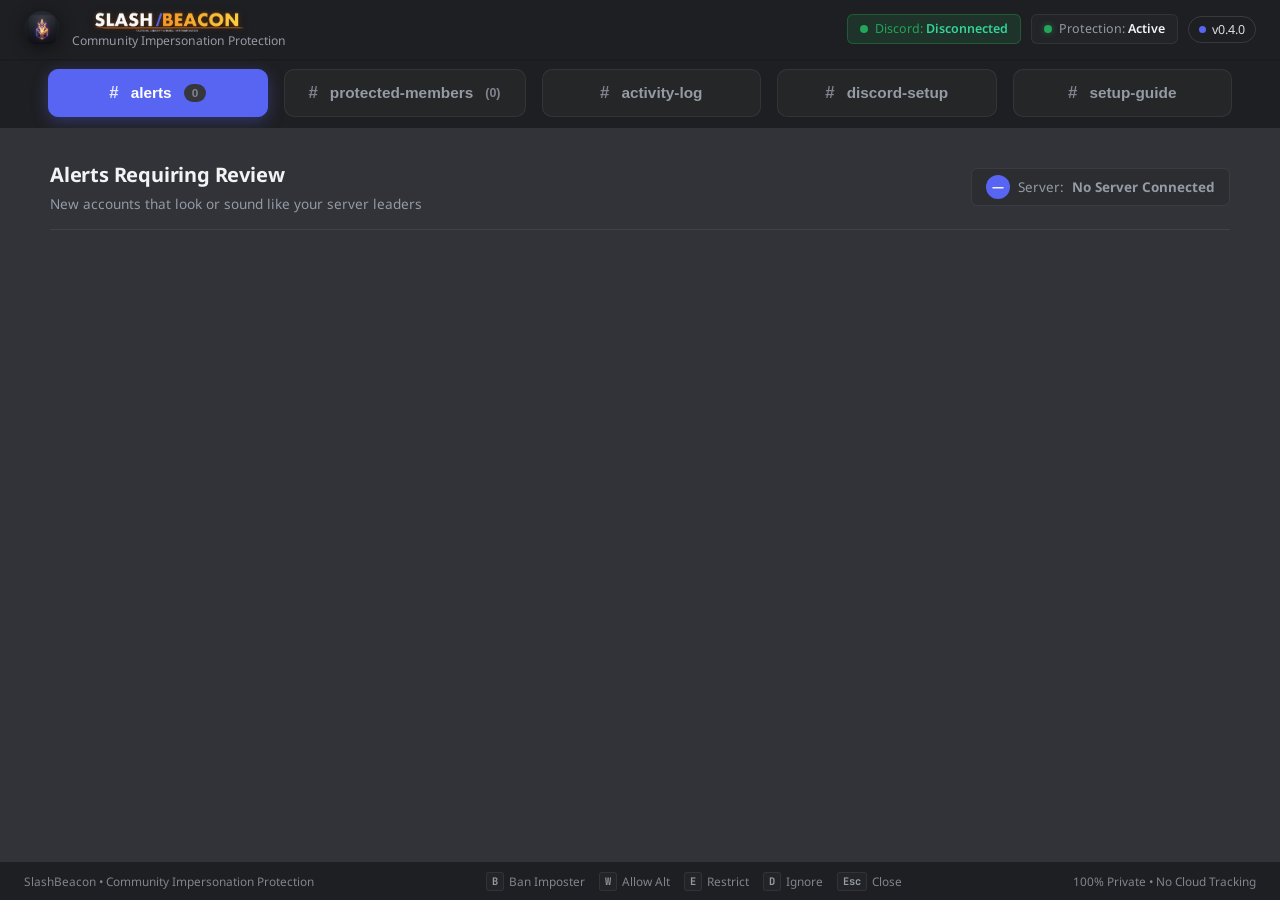
==== commit 454f139b: "refactor: rebrand project from TruthBeacon to SlashBeacon across codebase and assets" ====
--- a/ui/index.html
+++ b/ui/index.html
@@ -3,8 +3,8 @@
 <head>
   <meta charset="UTF-8">
   <meta name="viewport" content="width=device-width, initial-scale=1.0">
-  <meta name="description" content="TruthBeacon: Community Impersonation Protection Console">
-  <title>TruthBeacon — Community Impersonation Protection</title>
+  <meta name="description" content="SlashBeacon: Community Impersonation Protection Console">
+  <title>SlashBeacon — Community Impersonation Protection</title>
   <link rel="preconnect" href="https://fonts.googleapis.com">
   <link rel="preconnect" href="https://fonts.gstatic.com" crossorigin>
   <link href="https://fonts.googleapis.com/css2?family=Noto+Sans:ital,wght@0,400;0,500;0,600;0,700;0,800;1,400;1,600&family=Plus+Jakarta+Sans:wght@500;600;700;800&family=JetBrains+Mono:wght@400;500;600&display=swap" rel="stylesheet">
@@ -14,10 +14,10 @@
   <!-- Header Bar -->
   <header class="global-header" id="app-header">
     <div class="brand-section">
-      <img src="assets/truthbeacon_emblem.png" alt="TruthBeacon Emblem" class="brand-logo" id="header-logo">
+      <img src="assets/slashbeacon_emblem.png" alt="SlashBeacon Emblem" class="brand-logo" id="header-logo">
       <div class="brand-title-group">
         <h1 id="main-heading" class="brand-heading-img">
-          <img src="assets/truthbeacon_wordmark.png" alt="TruthBeacon" class="brand-wordmark-img" id="header-wordmark">
+          <img src="assets/slashbeacon_wordmark.png" alt="SlashBeacon" class="brand-wordmark-img" id="header-wordmark">
         </h1>
         <p class="brand-subtitle">Community Impersonation Protection</p>
       </div>
@@ -110,7 +110,7 @@
       <div class="triage-header-bar">
         <div>
           <h2 class="section-title">Protected Community Leaders</h2>
-          <p class="section-caption">People and official roles that TruthBeacon guards against impersonation</p>
+          <p class="section-caption">People and official roles that SlashBeacon guards against impersonation</p>
         </div>
         <button class="btn btn-primary" id="btn-add-benchmark">+ Protect New Member</button>
       </div>
@@ -170,7 +170,7 @@
           </div>
           <div class="discord-hero-meta">
             <div class="discord-hero-title-row">
-              <h3 class="discord-bot-name" id="discord-hero-bot-name">TruthBeacon Bot</h3>
+              <h3 class="discord-bot-name" id="discord-hero-bot-name">SlashBeacon Bot</h3>
               <span class="discord-bot-tag">BOT</span>
               <span class="discord-badge-active disconnected" id="discord-hero-badge">DISCONNECTED</span>
             </div>
@@ -230,7 +230,7 @@
                   </div>
                   <span class="bot-client-id-text" id="bot-client-id-label">App ID: —</span>
                 </div>
-                <p class="bot-invite-desc">TruthBeacon pre-calculated all required moderation permissions. Click below to add this bot to your Discord server in 1 click (no manual OAuth2 setup needed):</p>
+                <p class="bot-invite-desc">SlashBeacon pre-calculated all required moderation permissions. Click below to add this bot to your Discord server in 1 click (no manual OAuth2 setup needed):</p>
                 <div class="bot-invite-action-strip">
                   <a href="#" target="_blank" rel="noopener noreferrer" class="btn btn-purple-invite" id="btn-quick-invite-bot">
                     <svg width="15" height="15" viewBox="0 0 24 24" fill="none" stroke="currentColor" stroke-width="2.5"><path d="M18 13v6a2 2 0 0 1-2 2H5a2 2 0 0 1-2-2V8a2 2 0 0 1 2-2h6"/><polyline points="15 3 21 3 21 9"/><line x1="10" y1="14" x2="21" y2="3"/></svg>
@@ -264,7 +264,7 @@
 
               <input type="text" id="discord-guild-id-input" class="form-input" placeholder="e.g. 999888777666555444 (or select discovered server above)" spellcheck="false" required>
               <p class="form-field-hint-text" id="guild-discovery-status">
-                Paste your Bot Token above and TruthBeacon will automatically discover your servers.
+                Paste your Bot Token above and SlashBeacon will automatically discover your servers.
               </p>
             </div>
 
@@ -405,7 +405,7 @@
           </div>
           <div>
             <h3 style="font-size: 1.05rem; font-weight: 700; color: #ffffff; margin-bottom: 4px;">Private & Sovereign Discord Integration</h3>
-            <p style="font-size: 0.85rem; color: var(--text-secondary); margin: 0; line-height: 1.45;">TruthBeacon does not require third-party cloud hosting or bot sharing. Follow these 4 steps to configure your own private bot application running securely on your local workstation.</p>
+            <p style="font-size: 0.85rem; color: var(--text-secondary); margin: 0; line-height: 1.45;">SlashBeacon does not require third-party cloud hosting or bot sharing. Follow these 4 steps to configure your own private bot application running securely on your local workstation.</p>
           </div>
         </div>
         <div class="help-overview-right">
@@ -432,11 +432,11 @@
             <div class="step-badge">1</div>
             <div class="step-content">
               <h4>Create an Application in the Discord Developer Portal</h4>
-              <p>TruthBeacon operates locally on your machine using your own private Discord Bot. You do not share access with any third parties.</p>
+              <p>SlashBeacon operates locally on your machine using your own private Discord Bot. You do not share access with any third parties.</p>
               <ol class="step-instructions-list">
                 <li>Navigate to the official <a href="https://discord.com/developers/applications" target="_blank" rel="noopener noreferrer" class="link-discord">Discord Developer Portal &nearr;</a> and log in with your Discord account.</li>
                 <li>Click the blue <strong>"New Application"</strong> button in the upper-right corner.</li>
-                <li>Give your application a clear name (for example: <code>TruthBeacon Guard</code> or <code>Community Guard</code>) and agree to Discord's Developer Terms.</li>
+                <li>Give your application a clear name (for example: <code>SlashBeacon Guard</code> or <code>Community Guard</code>) and agree to Discord's Developer Terms.</li>
                 <li>In the left sidebar, click <strong>"Bot"</strong>.</li>
                 <li>Click <strong>"Reset Token"</strong> (and enter your 2FA code if prompted). Click <strong>"Copy"</strong> to copy the bot token. Keep this safe!</li>
               </ol>
@@ -490,7 +490,7 @@
             <div class="step-badge">4</div>
             <div class="step-content">
               <h4>Find & Copy Your Discord Server ID</h4>
-              <p>TruthBeacon needs to know which server it is designated to protect:</p>
+              <p>SlashBeacon needs to know which server it is designated to protect:</p>
               <ol class="step-instructions-list">
                 <li>In your desktop Discord client, open <strong>User Settings</strong> (the gear icon near your name).</li>
                 <li>Go to <strong>Advanced</strong> (under App Settings) and toggle <strong>"Developer Mode"</strong> to <strong>ON</strong>.</li>
@@ -540,7 +540,7 @@
             </div>
             <div class="faq-content">
               <h4>Is our Discord Bot Token ever transmitted to a cloud server?</h4>
-              <p>No. TruthBeacon has a <strong>zero-cloud-tracking, 100% sovereign policy</strong>. Your token is encrypted locally with zero-prompt authenticated AES-256-GCM (Ring AEAD) bound to machine entropy with strict POSIX 0600 permissions. It is never sent to any external telemetry or logging service.</p>
+              <p>No. SlashBeacon has a <strong>zero-cloud-tracking, 100% sovereign policy</strong>. Your token is encrypted locally with zero-prompt authenticated AES-256-GCM (Ring AEAD) bound to machine entropy with strict POSIX 0600 permissions. It is never sent to any external telemetry or logging service.</p>
             </div>
           </div>
 
@@ -683,7 +683,7 @@
 
   <!-- Global Footer -->
   <footer class="global-footer" id="app-footer">
-    <div>TruthBeacon &bull; Community Impersonation Protection</div>
+    <div>SlashBeacon &bull; Community Impersonation Protection</div>
     
     <div class="footer-hotkeys-strip" aria-label="Keyboard Shortcuts">
       <span class="hotkey-legend-item"><kbd>B</kbd> Ban Imposter</span>
--- a/ui/css/styles.css
+++ b/ui/css/styles.css
@@ -0,0 +1,3028 @@
+/* ==========================================================================
+   SlashBeacon: Discord-Familiar Modern Design System
+   Prepared by Orange Heart Industries • Human-Centered Kinship Stewardship
+   High Readability, Low Cognitive Load, Centered Full-Span Navigation,
+   and Responsive Layout for Non-Technical Stewards
+   ========================================================================== */
+
+@import url('https://fonts.googleapis.com/css2?family=Noto+Sans:ital,wght@0,400;0,500;0,600;0,700;0,800;1,400;1,600&family=Plus+Jakarta+Sans:wght@500;600;700;800&family=JetBrains+Mono:wght@400;500;600&display=swap');
+
+:root {
+  /* ==========================================================================
+     Discord-Inspired Charcoal & Slate Surface Palette
+     ========================================================================== */
+  --bg-darkest: #111214;          /* Deepest backdrop / window frame */
+  --bg-sidebar: #1e1f22;          /* Header, dark channel sidebar */
+  --bg-secondary: #232428;        /* Sub-surfaces, input fields, code blocks */
+  --bg-base: #2b2d31;             /* Container panels, modal footers, channel tabs */
+  --bg-chat: #313338;             /* Main viewport chat/content canvas */
+  --bg-card: #2b2d31;             /* Inspection cards & mod panels */
+  --bg-floating: #35373c;         /* Elevated popouts, tooltips, hover states */
+  --bg-hover: rgba(255, 255, 255, 0.05);
+  --bg-active: rgba(255, 255, 255, 0.08);
+
+  /* Borders & Dividers */
+  --border-subtle: rgba(255, 255, 255, 0.07);
+  --border-medium: rgba(255, 255, 255, 0.12);
+  --border-dark: #1f2023;
+  --border-input: #232428;
+  --border-input-focus: #5865f2;
+
+  /* ==========================================================================
+     Typography & Contrast (WCAG AA Discord Palette)
+     ========================================================================== */
+  --text-header: #f2f3f5;         /* Discord high-contrast white */
+  --text-primary: #dbdee1;        /* Discord standard readable body */
+  --text-secondary: #949ba4;      /* Discord muted metadata & timestamps */
+  --text-muted: #80848e;          /* Helper hints, subtle labels */
+  --text-interactive: #00a8fc;    /* Link & action blue */
+  --text-link: #00a8fc;
+
+  /* ==========================================================================
+     Brand & Accent Colors (Discord Blurple + Orange Heart Warmth)
+     ========================================================================== */
+  --brand-blurple: #5865f2;       /* Discord signature Blurple */
+  --brand-blurple-hover: #4752c4;
+  --brand-blurple-active: #3c45a5;
+  --brand-blurple-subtle: rgba(88, 101, 242, 0.14);
+  --brand-blurple-border: rgba(88, 101, 242, 0.35);
+
+  /* SlashBeacon / Orange Heart Stewardship Warmth */
+  --oh-orange-400: #fb923c;
+  --oh-orange-500: #f97316;
+  --oh-orange-600: #ea580c;
+  --oh-orange-subtle: rgba(249, 115, 22, 0.14);
+  --oh-orange-border: rgba(249, 115, 22, 0.35);
+
+  /* Discord Functional Semantic Colors */
+  --discord-green: #23a55a;       /* Discord Online / Success Green */
+  --discord-green-hover: #1f924f;
+  --discord-green-subtle: rgba(35, 165, 90, 0.15);
+  --discord-green-border: rgba(35, 165, 90, 0.35);
+
+  --discord-yellow: #f0b232;      /* Discord Idle / Warning Yellow */
+  --discord-yellow-subtle: rgba(240, 178, 50, 0.15);
+  --discord-yellow-border: rgba(240, 178, 50, 0.35);
+
+  --discord-red: #f23f43;         /* Discord DND / Critical Impostor Red */
+  --discord-red-hover: #da373c;
+  --discord-red-subtle: rgba(242, 63, 67, 0.15);
+  --discord-red-border: rgba(242, 63, 67, 0.35);
+
+  --discord-purple: #9055ff;      /* Discord Booster / Quarantine Violet */
+  --discord-purple-hover: #7b38f5;
+  --discord-purple-subtle: rgba(144, 85, 255, 0.15);
+  --discord-purple-border: rgba(144, 85, 255, 0.35);
+
+  --discord-gray-btn: #4e5058;    /* Discord Secondary Button Gray */
+  --discord-gray-btn-hover: #6d6f78;
+
+  /* Geometry & Radii */
+  --radius-xs: 3px;
+  --radius-sm: 6px;               /* Discord standard button & pill radius */
+  --radius-md: 10px;              /* Discord card & modal radius */
+  --radius-lg: 14px;
+  --radius-round: 50%;
+  --radius-full: 9999px;
+
+  /* Shadows */
+  --shadow-card: 0 8px 24px rgba(0, 0, 0, 0.28);
+  --shadow-modal: 0 16px 36px rgba(0, 0, 0, 0.65);
+  --shadow-blurple: 0 4px 14px rgba(88, 101, 242, 0.35);
+
+  /* Discord Typography Stack */
+  --font-sans: "gg sans", "Noto Sans", "Plus Jakarta Sans", -apple-system, BlinkMacSystemFont, "Segoe UI", Roboto, Helvetica, Arial, sans-serif;
+  --font-mono: "JetBrains Mono", "Consolas", "Andale Mono WT", monospace;
+
+  /* Transitions */
+  --transition-fast: 0.15s ease;
+  --transition-smooth: 0.2s cubic-bezier(0.16, 1, 0.3, 1);
+}
+
+*, *::before, *::after {
+  box-sizing: border-box;
+  margin: 0;
+  padding: 0;
+}
+
+body {
+  font-family: var(--font-sans);
+  background-color: var(--bg-darkest);
+  color: var(--text-primary);
+  line-height: 1.5;
+  overflow: hidden;
+  height: 100vh;
+  display: flex;
+  flex-direction: column;
+  user-select: none;
+  -webkit-font-smoothing: antialiased;
+  -moz-osx-font-smoothing: grayscale;
+}
+
+/* Global Hyperlinks - Always high-contrast purple on dark surfaces */
+a {
+  color: #c084fc;
+  text-decoration: underline;
+  text-underline-offset: 3px;
+  transition: color var(--transition-fast);
+}
+
+a:hover {
+  color: #f3e8ff;
+}
+
+/* Discord Custom Sleek Scrollbars */
+::-webkit-scrollbar {
+  width: 8px;
+  height: 8px;
+}
+
+::-webkit-scrollbar-track {
+  background: var(--bg-darkest);
+  border-radius: var(--radius-sm);
+}
+
+::-webkit-scrollbar-thumb {
+  background: #1a1b1e;
+  border-radius: var(--radius-sm);
+  border: 2px solid var(--bg-darkest);
+}
+
+::-webkit-scrollbar-thumb:hover {
+  background: #232428;
+}
+
+/* ==========================================================================
+   Discord-Style Global Header Bar
+   ========================================================================== */
+.global-header {
+  min-height: 54px;
+  background: var(--bg-sidebar);
+  border-bottom: 1px solid var(--border-dark);
+  display: flex;
+  align-items: center;
+  justify-content: space-between;
+  padding: 8px 24px;
+  z-index: 50;
+  flex-shrink: 0;
+  box-shadow: 0 1px 2px rgba(0, 0, 0, 0.24);
+}
+
+.brand-section {
+  display: flex;
+  align-items: center;
+  gap: 12px;
+}
+
+.brand-logo {
+  width: 36px;
+  height: 36px;
+  border-radius: 50%;
+  object-fit: contain;
+  filter: drop-shadow(0 2px 8px rgba(0, 0, 0, 0.45));
+  transition: transform var(--transition-fast);
+}
+
+.brand-logo:hover {
+  transform: scale(1.08) rotate(3deg);
+}
+
+.brand-heading-img {
+  margin: 0;
+  padding: 0;
+  display: flex;
+  align-items: center;
+  line-height: 1;
+}
+
+.brand-wordmark-img {
+  height: 24px;
+  width: auto;
+  object-fit: contain;
+  display: block;
+  filter: drop-shadow(0 1px 4px rgba(0, 0, 0, 0.4));
+}
+
+.brand-title-group h1 {
+  font-size: 1.05rem;
+  font-weight: 700;
+  letter-spacing: -0.01em;
+  color: var(--text-header);
+  display: flex;
+  align-items: center;
+  gap: 8px;
+  line-height: 1.2;
+}
+
+.verified-server-badge {
+  display: inline-flex;
+  align-items: center;
+  justify-content: center;
+  color: var(--brand-blurple);
+  width: 16px;
+  height: 16px;
+}
+
+.brand-badge {
+  font-size: 0.62rem;
+  font-weight: 700;
+  text-transform: uppercase;
+  letter-spacing: 0.04em;
+  padding: 1px 6px;
+  background: var(--oh-orange-subtle);
+  color: var(--oh-orange-400);
+  border: 1px solid var(--oh-orange-border);
+  border-radius: var(--radius-xs);
+}
+
+.brand-subtitle {
+  font-size: 0.76rem;
+  color: var(--text-secondary);
+  font-weight: 400;
+}
+
+.header-status-indicators {
+  display: flex;
+  align-items: center;
+  gap: 10px;
+}
+
+/* Discord Status Badges */
+.status-pill {
+  display: flex;
+  align-items: center;
+  gap: 7px;
+  font-size: 0.78rem;
+  padding: 5px 12px;
+  border-radius: var(--radius-sm);
+  background: var(--bg-secondary);
+  border: 1px solid var(--border-subtle);
+  color: var(--text-secondary);
+  transition: all var(--transition-fast);
+}
+
+.status-pill strong {
+  color: var(--text-header);
+  font-weight: 600;
+}
+
+.status-pill:hover {
+  background: var(--bg-floating);
+  border-color: var(--border-medium);
+}
+
+.status-pill-voice {
+  color: var(--discord-green);
+  background: var(--discord-green-subtle);
+  border-color: var(--discord-green-border);
+  cursor: pointer;
+  user-select: none;
+}
+
+.status-pill-voice:hover {
+  filter: brightness(1.15);
+  box-shadow: 0 0 10px rgba(87, 242, 135, 0.2);
+}
+
+.status-pill-voice strong {
+  color: #34d399;
+}
+
+.status-pill-sovereignty {
+  font-size: 0.75rem;
+  color: #4ade80;
+  background: rgba(35, 165, 90, 0.1);
+  border-color: rgba(35, 165, 90, 0.25);
+  display: flex;
+  align-items: center;
+  gap: 5px;
+}
+
+/* Status Dot: Online, Idle, DND */
+.status-dot {
+  width: 8px;
+  height: 8px;
+  border-radius: 50%;
+  background-color: var(--discord-green);
+  display: inline-block;
+}
+
+.status-dot.online {
+  background-color: var(--discord-green);
+  box-shadow: 0 0 6px rgba(35, 165, 90, 0.5);
+}
+
+.status-dot.idle, .status-dot.warning {
+  background-color: var(--discord-yellow);
+  box-shadow: 0 0 6px rgba(240, 178, 50, 0.5);
+}
+
+.status-dot.dnd, .status-dot.danger {
+  background-color: var(--discord-red);
+  box-shadow: 0 0 6px rgba(242, 63, 67, 0.5);
+}
+
+/* ==========================================================================
+   Centered Top Navigation Tabs (Spanning Width for Ease of Use)
+   ========================================================================== */
+.nav-tab-strip {
+  display: flex;
+  justify-content: center;
+  align-items: center;
+  background: var(--bg-sidebar);
+  border-bottom: 1px solid var(--border-dark);
+  padding: 10px 48px;
+  width: 100%;
+  flex-shrink: 0;
+}
+
+.nav-tabs-wrapper {
+  display: flex;
+  align-items: center;
+  justify-content: center;
+  gap: 16px;
+  width: 100%;
+  max-width: 1200px; /* Perfectly spans width of content canvas */
+}
+
+.nav-tab {
+  flex: 1 1 0;
+  display: flex;
+  align-items: center;
+  justify-content: center;
+  gap: 12px;
+  padding: 12px 24px;
+  min-height: 48px;
+  border-radius: var(--radius-md);
+  font-size: 0.96rem;
+  font-weight: 600;
+  color: var(--text-secondary);
+  background: rgba(255, 255, 255, 0.03);
+  border: 1px solid var(--border-subtle);
+  cursor: pointer;
+  transition: all var(--transition-fast);
+  white-space: nowrap;
+}
+
+.tab-channel-hash {
+  color: var(--text-muted);
+  font-size: 1.05rem;
+  font-weight: 700;
+}
+
+.nav-tab:hover {
+  color: var(--text-header);
+  background: rgba(255, 255, 255, 0.08);
+  border-color: rgba(255, 255, 255, 0.16);
+  transform: translateY(-1px);
+}
+
+.nav-tab.active {
+  color: #ffffff;
+  background: var(--brand-blurple);
+  border-color: var(--brand-blurple);
+  box-shadow: 0 4px 16px rgba(88, 101, 242, 0.35);
+}
+
+.nav-tab.active .tab-channel-hash {
+  color: #ffffff;
+  opacity: 0.85;
+}
+
+/* Discord Red Unread Counter */
+.tab-counter {
+  font-size: 0.74rem;
+  padding: 2px 8px;
+  border-radius: var(--radius-full);
+  background: var(--discord-red);
+  color: #ffffff;
+  font-weight: 700;
+  line-height: 1.2;
+  min-width: 20px;
+  text-align: center;
+}
+
+.tab-counter-zero {
+  background: #35373c;
+  color: var(--text-muted);
+}
+
+.tab-count-subtle {
+  font-size: 0.78rem;
+  color: var(--text-muted);
+}
+
+.nav-tab.active .tab-count-subtle {
+  color: rgba(255, 255, 255, 0.75);
+}
+
+/* ==========================================================================
+   Main Viewport & Workspace Canvas (Spacious, Uncluttered)
+   ========================================================================== */
+.main-viewport {
+  flex: 1;
+  overflow-y: auto;
+  overflow-x: hidden;
+  padding: 32px 48px;
+  background-color: var(--bg-chat);
+  width: 100%;
+}
+
+.tab-pane {
+  display: none;
+  max-width: 1180px;
+  margin: 0 auto;
+  animation: fadeIn 0.15s ease-out;
+}
+
+.tab-pane.active {
+  display: block;
+}
+
+@keyframes fadeIn {
+  from { opacity: 0; transform: translateY(3px); }
+  to { opacity: 1; transform: translateY(0); }
+}
+
+/* Section Header Bar */
+.triage-header-bar {
+  display: flex;
+  justify-content: space-between;
+  align-items: center;
+  margin-bottom: 26px;
+  padding-bottom: 14px;
+  border-bottom: 1px solid var(--border-subtle);
+}
+
+.section-title {
+  font-size: 1.25rem;
+  font-weight: 700;
+  letter-spacing: -0.01em;
+  color: var(--text-header);
+  display: flex;
+  align-items: center;
+  gap: 10px;
+}
+
+.section-caption {
+  font-size: 0.85rem;
+  color: var(--text-secondary);
+  margin-top: 4px;
+}
+
+/* Connected Server Pill */
+.connected-guild-pill {
+  display: flex;
+  align-items: center;
+  gap: 8px;
+  font-size: 0.84rem;
+  background: var(--bg-base);
+  border: 1px solid var(--border-subtle);
+  padding: 6px 14px;
+  border-radius: var(--radius-sm);
+  color: var(--text-secondary);
+}
+
+.guild-icon {
+  width: 24px;
+  height: 24px;
+  border-radius: 50%;
+  background: var(--brand-blurple);
+  color: #fff;
+  font-size: 0.75rem;
+  font-weight: 700;
+  display: flex;
+  align-items: center;
+  justify-content: center;
+}
+
+.guild-badge-verified {
+  color: var(--discord-green);
+  display: flex;
+  align-items: center;
+}
+
+/* ==========================================================================
+   2x2 Clean Grid for Imposter Alert Cards
+   ========================================================================== */
+.triage-list {
+  display: grid;
+  grid-template-columns: repeat(auto-fit, minmax(500px, 1fr));
+  gap: 22px;
+  width: 100%;
+}
+
+.inspection-card {
+  background: var(--bg-card);
+  border: 1px solid rgba(255, 255, 255, 0.85);
+  border-radius: var(--radius-md);
+  box-shadow: 0 6px 20px rgba(0, 0, 0, 0.4);
+  overflow: hidden;
+  transition: transform var(--transition-fast), border-color var(--transition-fast), box-shadow var(--transition-fast);
+  position: relative;
+  display: flex;
+  flex-direction: column;
+  justify-content: space-between;
+}
+
+.inspection-card:hover {
+  border-color: #ffffff;
+  box-shadow: 0 10px 30px rgba(0, 0, 0, 0.5), 0 0 16px rgba(255, 255, 255, 0.12);
+}
+
+.card-header-bar {
+  display: flex;
+  justify-content: space-between;
+  align-items: center;
+  padding: 12px 18px;
+  background: var(--bg-secondary);
+  border-bottom: 1px solid var(--border-subtle);
+}
+
+.risk-chip {
+  display: inline-flex;
+  align-items: center;
+  gap: 7px;
+  font-size: 0.72rem;
+  font-weight: 700;
+  text-transform: uppercase;
+  letter-spacing: 0.05em;
+  padding: 4px 10px;
+  border-radius: var(--radius-xs);
+}
+
+.risk-critical {
+  background: var(--discord-red-subtle);
+  color: #ffa1a4;
+  border: 1px solid var(--discord-red-border);
+}
+
+.risk-elevated {
+  background: var(--discord-yellow-subtle);
+  color: #ffe699;
+  border: 1px solid var(--discord-yellow-border);
+}
+
+.risk-icon-dot {
+  width: 6px;
+  height: 6px;
+  border-radius: 50%;
+  background-color: currentColor;
+}
+
+.incident-time {
+  font-size: 0.78rem;
+  color: var(--text-secondary);
+}
+
+.pipeline-eval-tag {
+  font-size: 0.76rem;
+  color: var(--text-secondary);
+  background: var(--bg-darkest);
+  padding: 3px 10px;
+  border-radius: var(--radius-xs);
+  border: 1px solid var(--border-subtle);
+  font-weight: 500;
+}
+
+/* ==========================================================================
+   Clean, Highly Readable Comparative Inspection Cards
+   ========================================================================== */
+.comparison-container {
+  display: grid;
+  grid-template-columns: 1fr auto 1fr;
+  padding: 16px 18px;
+  gap: 12px;
+  align-items: center;
+  background: var(--bg-card);
+  flex: 1;
+  position: relative;
+  overflow: visible;
+}
+
+.profile-side {
+  display: flex;
+  flex-direction: column;
+  gap: 8px;
+  min-width: 0;
+  overflow: visible;
+}
+
+.side-header {
+  font-size: 0.72rem;
+  font-weight: 700;
+  text-transform: uppercase;
+  letter-spacing: 0.05em;
+  display: flex;
+  align-items: center;
+  gap: 7px;
+  white-space: nowrap;
+  overflow: hidden;
+  text-overflow: ellipsis;
+}
+
+.official-side .side-header {
+  color: var(--discord-green);
+}
+
+.suspect-side .side-header {
+  color: var(--discord-red);
+}
+
+.suspect-side.elevated .side-header {
+  color: var(--discord-yellow);
+}
+
+.side-indicator-dot {
+  width: 7px;
+  height: 7px;
+  border-radius: 50%;
+  display: inline-block;
+  flex-shrink: 0;
+}
+
+.side-indicator-dot.official {
+  background-color: var(--discord-green);
+  box-shadow: 0 0 6px rgba(35, 165, 90, 0.6);
+}
+
+.side-indicator-dot.suspect {
+  background-color: var(--discord-red);
+  box-shadow: 0 0 6px rgba(242, 63, 67, 0.6);
+}
+
+.side-indicator-dot.suspect-elevated {
+  background-color: var(--discord-yellow);
+  box-shadow: 0 0 6px rgba(240, 178, 50, 0.6);
+}
+
+.profile-main-box {
+  display: flex;
+  align-items: flex-start;
+  gap: 12px;
+  background: var(--bg-secondary);
+  padding: 12px 14px;
+  border-radius: var(--radius-md);
+  border: 1px solid var(--border-subtle);
+  transition: border-color var(--transition-fast);
+  min-width: 0;
+}
+
+.profile-main-box .avatar-container {
+  margin-top: 2px;
+}
+
+.profile-main-box:hover {
+  border-color: var(--border-medium);
+}
+
+.avatar-container {
+  position: relative;
+  width: 50px;
+  height: 50px;
+  flex-shrink: 0;
+  border-radius: 50%;
+}
+
+.avatar-container img {
+  width: 100%;
+  height: 100%;
+  border-radius: 50%;
+  object-fit: cover;
+  display: block;
+  box-shadow: 0 3px 10px rgba(0, 0, 0, 0.35);
+}
+
+.status-verified-check {
+  position: absolute;
+  bottom: -2px;
+  right: -2px;
+  width: 18px;
+  height: 18px;
+  border-radius: 50%;
+  background: var(--discord-green);
+  color: #ffffff;
+  font-size: 0.68rem;
+  font-weight: 900;
+  display: flex;
+  align-items: center;
+  justify-content: center;
+  border: 2px solid var(--bg-secondary);
+  box-shadow: 0 2px 4px rgba(0, 0, 0, 0.3);
+}
+
+.status-alert-mark {
+  position: absolute;
+  bottom: -2px;
+  right: -2px;
+  width: 18px;
+  height: 18px;
+  border-radius: 50%;
+  background: var(--discord-red);
+  color: #ffffff;
+  font-size: 0.72rem;
+  font-weight: 900;
+  display: flex;
+  align-items: center;
+  justify-content: center;
+  border: 2px solid var(--bg-secondary);
+  box-shadow: 0 2px 4px rgba(0, 0, 0, 0.3);
+}
+
+.status-alert-mark.elevated {
+  background: var(--discord-yellow);
+  color: #111214;
+}
+
+.profile-identity {
+  flex: 1;
+  min-width: 0;
+}
+
+.profile-display-name {
+  font-size: 1.05rem;
+  font-weight: 700;
+  color: var(--text-header);
+  line-height: 1.3;
+  word-break: break-word;
+  overflow-wrap: anywhere;
+  white-space: normal;
+}
+
+.profile-handle-sub {
+  font-size: 0.8rem;
+  color: var(--text-secondary);
+  font-weight: 500;
+  margin-top: 3px;
+  word-break: break-all;
+  overflow-wrap: anywhere;
+  white-space: normal;
+  line-height: 1.35;
+  display: flex;
+  flex-wrap: wrap;
+  align-items: baseline;
+  gap: 5px;
+}
+
+.handle-prefix {
+  font-size: 0.7rem;
+  color: var(--text-muted);
+  text-transform: uppercase;
+  font-weight: 700;
+  letter-spacing: 0.04em;
+}
+
+.full-username-val {
+  font-family: var(--font-mono);
+  color: var(--text-primary);
+  font-weight: 600;
+  word-break: break-all;
+  overflow-wrap: anywhere;
+}
+
+.full-username-val.suspect {
+  color: #ffa1a4;
+}
+
+/* ==========================================================================
+   Dedicated Username Threat Assessment Strip
+   ========================================================================== */
+.username-threat-bar {
+  display: grid;
+  grid-template-columns: 1fr auto 1fr;
+  align-items: center;
+  gap: 12px;
+  margin: 0 18px 12px;
+  padding: 10px 14px;
+  background: rgba(0, 0, 0, 0.35);
+  border-radius: var(--radius-sm);
+  border: 1px solid var(--border-subtle);
+}
+
+.threat-user-box {
+  display: flex;
+  flex-direction: column;
+  gap: 4px;
+  min-width: 0;
+}
+
+.threat-user-label {
+  display: flex;
+  align-items: center;
+  gap: 6px;
+  font-size: 0.68rem;
+  font-weight: 700;
+  letter-spacing: 0.06em;
+  text-transform: uppercase;
+}
+
+.threat-label-dot {
+  width: 6px;
+  height: 6px;
+  border-radius: 50%;
+  flex-shrink: 0;
+}
+
+.threat-label-dot.real {
+  background-color: var(--discord-green);
+  box-shadow: 0 0 5px rgba(35, 165, 90, 0.5);
+}
+
+.threat-label-dot.imposter {
+  background-color: var(--discord-red);
+  box-shadow: 0 0 5px rgba(242, 63, 67, 0.5);
+}
+
+.real-box .threat-user-label {
+  color: var(--discord-green);
+}
+
+.imposter-box .threat-user-label {
+  color: var(--discord-red);
+}
+
+.threat-user-value {
+  font-family: var(--font-mono);
+  font-size: 0.88rem;
+  font-weight: 600;
+  color: var(--text-header);
+  background: rgba(255, 255, 255, 0.04);
+  padding: 6px 10px;
+  border-radius: var(--radius-xs);
+  border: 1px solid rgba(255, 255, 255, 0.06);
+  word-break: break-all;
+  overflow-wrap: anywhere;
+  white-space: normal;
+  line-height: 1.35;
+}
+
+.threat-user-value.imposter {
+  color: #ff9b9e;
+  background: rgba(242, 63, 67, 0.08);
+  border-color: rgba(242, 63, 67, 0.25);
+}
+
+.threat-vs-divider {
+  display: flex;
+  flex-direction: column;
+  align-items: center;
+  justify-content: center;
+  gap: 2px;
+  padding: 0 4px;
+}
+
+.threat-vs-text {
+  font-size: 0.68rem;
+  font-weight: 800;
+  color: var(--text-muted);
+  letter-spacing: 0.08em;
+}
+
+.threat-vs-metric {
+  font-size: 0.68rem;
+  color: var(--brand-blurple);
+  font-weight: 700;
+  white-space: nowrap;
+}
+
+.profile-role-tag {
+  display: inline-flex;
+  align-items: center;
+  gap: 5px;
+  font-size: 0.74rem;
+  font-weight: 600;
+  color: var(--text-header);
+  background: #2b2d31;
+  padding: 2px 8px;
+  border-radius: var(--radius-sm);
+  border: 1px solid var(--border-subtle);
+  margin-top: 6px;
+  white-space: nowrap;
+  overflow: hidden;
+  text-overflow: ellipsis;
+  max-width: 100%;
+}
+
+.role-dot {
+  width: 6px;
+  height: 6px;
+  border-radius: 50%;
+  background-color: var(--brand-blurple);
+  flex-shrink: 0;
+}
+
+.profile-age-tag {
+  display: inline-flex;
+  align-items: center;
+  gap: 5px;
+  font-size: 0.74rem;
+  color: #ffa1a4;
+  background: var(--discord-red-subtle);
+  padding: 2px 8px;
+  border-radius: var(--radius-sm);
+  border: 1px solid var(--discord-red-border);
+  margin-top: 6px;
+  font-weight: 600;
+  white-space: nowrap;
+}
+
+.profile-age-tag.elevated {
+  color: #ffe699;
+  background: var(--discord-yellow-subtle);
+  border-color: var(--discord-yellow-border);
+}
+
+/* Center Comparison Connector (Completely Visible, Never Underlapped) */
+.comparison-connector {
+  display: flex;
+  flex-direction: column;
+  align-items: center;
+  justify-content: center;
+  gap: 6px;
+  flex-shrink: 0;
+  min-width: max-content;
+  position: relative;
+  z-index: 5;
+}
+
+.match-score-badge {
+  font-size: 0.72rem;
+  font-weight: 800;
+  color: #ffffff;
+  background: var(--brand-blurple);
+  padding: 4px 10px;
+  border-radius: var(--radius-full);
+  box-shadow: 0 2px 10px rgba(88, 101, 242, 0.45);
+  white-space: nowrap;
+  letter-spacing: 0.02em;
+  display: inline-flex;
+  align-items: center;
+  justify-content: center;
+  position: relative;
+  z-index: 6;
+}
+
+.match-vs-pill {
+  font-size: 0.68rem;
+  font-weight: 800;
+  color: var(--text-muted);
+  letter-spacing: 0.08em;
+  text-transform: uppercase;
+}
+
+/* Homoglyph Highlight */
+.homoglyph-mark {
+  background: rgba(242, 63, 67, 0.28);
+  color: #ffa1a4;
+  padding: 0 4px;
+  border-radius: 3px;
+  border: 1px solid rgba(242, 63, 67, 0.6);
+  font-weight: 800;
+}
+
+/* ==========================================================================
+   Card Header Reason Detection Pills (Photo & Name)
+   ========================================================================== */
+.flagged-reasons-group {
+  display: inline-flex;
+  align-items: center;
+  gap: 7px;
+  flex-wrap: wrap;
+}
+
+.reason-pill {
+  display: inline-flex;
+  align-items: center;
+  padding: 3px 11px;
+  border-radius: var(--radius-full);
+  font-size: 0.73rem;
+  font-weight: 700;
+  letter-spacing: 0.04em;
+  text-transform: uppercase;
+  box-shadow: 0 1px 4px rgba(0, 0, 0, 0.25);
+  transition: transform var(--transition-fast), box-shadow var(--transition-fast);
+}
+
+.reason-pill:hover {
+  transform: translateY(-1px);
+}
+
+.reason-pill.reason-photo {
+  background: var(--discord-red-subtle);
+  color: #ffa1a4;
+  border: 1px solid var(--discord-red-border);
+}
+
+.reason-pill.reason-name {
+  background: var(--brand-blurple-subtle);
+  color: #c7d2fe;
+  border: 1px solid rgba(88, 101, 242, 0.35);
+}
+
+/* ==========================================================================
+   Full-Spanning Action Resolution Buttons (Clean 2x2 Grid)
+   ========================================================================== */
+.card-actions-bar {
+  display: block;
+  width: 100%;
+  padding: 12px 18px 16px;
+  background: var(--bg-base);
+  border-top: 1px solid var(--border-subtle);
+}
+
+.action-buttons-group {
+  display: grid;
+  grid-template-columns: repeat(2, 1fr);
+  gap: 10px;
+  width: 100%;
+}
+
+/* Discord Standard Buttons */
+.btn {
+  font-family: var(--font-sans);
+  font-size: 0.9rem;
+  font-weight: 600;
+  height: 48px;
+  border-radius: var(--radius-sm);
+  border: none;
+  cursor: pointer;
+  display: inline-flex;
+  align-items: center;
+  justify-content: center;
+  text-align: center;
+  gap: 8px;
+  transition: background-color var(--transition-fast), transform var(--transition-fast);
+  white-space: nowrap;
+  padding: 0 16px;
+}
+
+.btn:focus-visible {
+  outline: 2px solid var(--brand-blurple);
+  outline-offset: 2px;
+}
+
+.btn kbd {
+  display: inline-block;
+  font-family: var(--font-mono);
+  font-size: 0.65rem;
+  font-weight: 700;
+  background: rgba(0, 0, 0, 0.35);
+  padding: 2px 6px;
+  border-radius: 3px;
+  border: 1px solid rgba(255, 255, 255, 0.15);
+  box-shadow: 0 1px 0 rgba(0, 0, 0, 0.25);
+  color: rgba(255, 255, 255, 0.9);
+}
+
+/* Button Variants */
+.btn-dismiss {
+  background-color: var(--discord-gray-btn);
+  color: #ffffff;
+}
+
+.btn-dismiss:hover {
+  background-color: var(--discord-gray-btn-hover);
+}
+
+.btn-whitelist, .btn-primary {
+  background-color: var(--brand-blurple);
+  color: #ffffff;
+}
+
+.btn-whitelist:hover, .btn-primary:hover {
+  background-color: var(--brand-blurple-hover);
+}
+
+.btn-whitelist:active, .btn-primary:active {
+  background-color: var(--brand-blurple-active);
+}
+
+.btn-exclude {
+  background-color: var(--discord-purple);
+  color: #ffffff;
+}
+
+.btn-exclude:hover {
+  background-color: var(--discord-purple-hover);
+}
+
+.btn-adjudicate, .btn-danger {
+  background-color: var(--discord-red-hover);
+  color: #ffffff;
+}
+
+.btn-adjudicate:hover, .btn-danger:hover:not(:disabled) {
+  background-color: #a12828;
+}
+
+.btn-danger:disabled {
+  opacity: 0.45;
+  cursor: not-allowed;
+  filter: grayscale(0.5);
+}
+
+/* ==========================================================================
+   Protected Members Vault Grid
+   ========================================================================== */
+.grid-vault {
+  display: grid;
+  grid-template-columns: repeat(auto-fill, minmax(360px, 1fr));
+  gap: 20px;
+  margin-top: 20px;
+}
+
+.vault-card {
+  background: var(--bg-card);
+  border: 1px solid rgba(255, 255, 255, 0.85);
+  border-radius: var(--radius-md);
+  padding: 22px 20px 20px 20px;
+  display: flex;
+  gap: 16px;
+  align-items: flex-start;
+  position: relative;
+  overflow: hidden;
+  box-shadow: 0 6px 20px rgba(0, 0, 0, 0.4);
+  transition: transform var(--transition-fast), border-color var(--transition-fast), background-color var(--transition-fast), box-shadow var(--transition-fast);
+}
+
+.vault-card:hover {
+  border-color: #ffffff;
+  background: var(--bg-floating);
+  transform: translateY(-2px);
+  box-shadow: var(--shadow-card-hover), 0 0 16px rgba(255, 255, 255, 0.12);
+}
+
+.vault-card-banner {
+  position: absolute;
+  top: 0;
+  left: 0;
+  right: 0;
+  height: 5px;
+  background: linear-gradient(90deg, var(--brand-blurple) 0%, var(--oh-orange-500) 100%);
+}
+
+/* Protected Member Avatar: Strictly constrained & styled */
+.vault-avatar-wrapper {
+  position: relative;
+  width: 54px;
+  height: 54px;
+  min-width: 54px;
+  max-width: 54px;
+  flex-shrink: 0;
+  border-radius: 50%;
+  margin-top: 2px;
+}
+
+.vault-avatar-wrapper img {
+  width: 54px;
+  height: 54px;
+  border-radius: 50%;
+  object-fit: cover;
+  display: block;
+  box-shadow: 0 3px 10px rgba(0, 0, 0, 0.4);
+  border: 2px solid rgba(255, 255, 255, 0.08);
+}
+
+.vault-status-dot {
+  position: absolute;
+  bottom: -1px;
+  right: -1px;
+  width: 14px;
+  height: 14px;
+  border-radius: 50%;
+  background-color: var(--discord-green);
+  border: 2.5px solid var(--bg-card);
+  box-shadow: 0 1px 3px rgba(0, 0, 0, 0.4);
+}
+
+/* Card Body & Content Flow */
+.vault-card-body {
+  flex: 1;
+  min-width: 0;
+  display: flex;
+  flex-direction: column;
+}
+
+.vault-header-row {
+  display: flex;
+  align-items: flex-start;
+  justify-content: space-between;
+  gap: 10px;
+  margin-bottom: 2px;
+}
+
+.vault-user-info {
+  min-width: 0;
+  flex: 1;
+}
+
+.vault-display-name {
+  font-weight: 700;
+  font-size: 1.02rem;
+  color: var(--text-header);
+  line-height: 1.3;
+  word-break: break-word;
+  overflow-wrap: anywhere;
+  white-space: normal;
+}
+
+.vault-user-meta {
+  font-size: 0.78rem;
+  color: var(--text-secondary);
+  display: flex;
+  align-items: center;
+  gap: 6px;
+  flex-wrap: wrap;
+  margin-top: 2px;
+}
+
+.vault-handle {
+  color: var(--text-muted);
+  font-weight: 500;
+  word-break: break-all;
+  overflow-wrap: anywhere;
+}
+
+.vault-meta-divider {
+  color: var(--text-muted);
+  opacity: 0.5;
+  font-size: 0.7rem;
+}
+
+.vault-account-name {
+  color: var(--text-secondary);
+  font-size: 0.76rem;
+  word-break: break-all;
+  overflow-wrap: anywhere;
+}
+
+.vault-protected-badge {
+  font-size: 0.65rem;
+  color: var(--discord-green);
+  background: var(--discord-green-subtle);
+  padding: 2px 7px;
+  border-radius: var(--radius-xs);
+  border: 1px solid var(--discord-green-border);
+  font-weight: 700;
+  letter-spacing: 0.04em;
+  display: inline-flex;
+  align-items: center;
+  gap: 4px;
+  flex-shrink: 0;
+}
+
+.vault-role-line {
+  font-size: 0.76rem;
+  color: var(--text-muted);
+  display: flex;
+  align-items: center;
+  gap: 6px;
+  margin: 6px 0 8px 0;
+  flex-wrap: wrap;
+}
+
+.vault-role-badge {
+  display: inline-flex;
+  align-items: center;
+  gap: 5px;
+  color: var(--text-primary);
+  font-weight: 600;
+}
+
+.vault-tags-row {
+  display: flex;
+  gap: 6px;
+  flex-wrap: wrap;
+  margin-bottom: 8px;
+}
+
+.vault-tag-pill {
+  font-size: 0.7rem;
+  background: var(--bg-secondary);
+  color: var(--text-header);
+  border: 1px solid var(--border-subtle);
+  border-radius: var(--radius-xs);
+  padding: 3px 8px;
+  display: inline-flex;
+  align-items: center;
+  gap: 5px;
+  font-weight: 500;
+}
+
+.vault-tag-pill::before {
+  content: '';
+  width: 6px;
+  height: 6px;
+  border-radius: 50%;
+  background-color: var(--brand-blurple);
+}
+
+.vault-alts-section {
+  border-top: 1px solid var(--border-subtle);
+  padding-top: 8px;
+  margin-top: 4px;
+  margin-bottom: 8px;
+}
+
+.vault-alts-label {
+  font-size: 0.68rem;
+  color: var(--text-muted);
+  text-transform: uppercase;
+  letter-spacing: 0.04em;
+  margin-bottom: 5px;
+  font-weight: 700;
+}
+
+.vault-alt-tag {
+  font-size: 0.7rem;
+  background: var(--discord-purple-subtle);
+  color: #d8b4fe;
+  border: 1px solid var(--discord-purple-border);
+  border-radius: var(--radius-xs);
+  padding: 3px 8px;
+  font-weight: 500;
+}
+
+.vault-shield-status {
+  font-size: 0.75rem;
+  color: var(--discord-green);
+  display: inline-flex;
+  align-items: center;
+  gap: 6px;
+  margin-top: 6px;
+  font-weight: 600;
+}
+
+/* ==========================================================================
+   Audit Table (Activity Log)
+   ========================================================================== */
+.table-responsive-wrapper {
+  background: var(--bg-card);
+  border: 1px solid var(--border-subtle);
+  border-radius: var(--radius-md);
+  overflow-x: auto;
+  -webkit-overflow-scrolling: touch;
+  box-shadow: var(--shadow-card);
+  width: 100%;
+}
+
+#audit-table {
+  width: 100%;
+  border-collapse: collapse;
+  text-align: left;
+  font-size: 0.84rem;
+}
+
+#audit-table thead tr {
+  background: var(--bg-secondary);
+  border-bottom: 1px solid var(--border-subtle);
+  color: var(--text-secondary);
+  font-size: 0.76rem;
+  text-transform: uppercase;
+  letter-spacing: 0.05em;
+}
+
+#audit-table tbody tr {
+  border-bottom: 1px solid var(--border-subtle);
+  transition: background-color var(--transition-fast);
+}
+
+#audit-table tbody tr:hover {
+  background: var(--bg-hover);
+}
+
+/* Circuit Breaker Alert Banner */
+.circuit-breaker-banner {
+  background: var(--bg-secondary);
+  border: 1px solid var(--discord-red-border);
+  border-left: 4px solid var(--discord-red);
+  border-radius: var(--radius-md);
+  padding: 14px 20px;
+  margin-bottom: 24px;
+  display: flex;
+  align-items: center;
+  justify-content: space-between;
+  gap: 16px;
+}
+
+/* ==========================================================================
+   Discord-Style Modals
+   ========================================================================== */
+.modal-overlay {
+  position: fixed;
+  top: 0;
+  left: 0;
+  width: 100vw;
+  height: 100vh;
+  background: rgba(0, 0, 0, 0.82);
+  backdrop-filter: blur(4px);
+  -webkit-backdrop-filter: blur(4px);
+  display: flex;
+  align-items: center;
+  justify-content: center;
+  z-index: 100;
+  opacity: 0;
+  visibility: hidden;
+  transition: opacity var(--transition-fast), visibility var(--transition-fast);
+}
+
+.modal-overlay.open {
+  opacity: 1;
+  visibility: visible;
+}
+
+.modal-dialog {
+  background: var(--bg-chat);
+  border: 1px solid var(--border-medium);
+  border-radius: var(--radius-md);
+  box-shadow: var(--shadow-modal);
+  width: 90%;
+  max-width: 520px;
+  max-height: 90vh;
+  display: flex;
+  flex-direction: column;
+  overflow: hidden;
+  transform: scale(0.96);
+  transition: transform var(--transition-smooth);
+}
+
+.modal-overlay.open .modal-dialog {
+  transform: scale(1);
+}
+
+.modal-header {
+  padding: 18px 24px;
+  background: var(--bg-chat);
+  display: flex;
+  align-items: center;
+  justify-content: space-between;
+}
+
+.modal-title-group h3 {
+  font-size: 1.15rem;
+  font-weight: 700;
+  color: var(--text-header);
+}
+
+.modal-title-group p {
+  font-size: 0.8rem;
+  color: var(--text-secondary);
+  margin-top: 3px;
+}
+
+.modal-close-btn {
+  background: transparent;
+  border: none;
+  color: var(--text-muted);
+  font-size: 1.4rem;
+  line-height: 1;
+  cursor: pointer;
+  padding: 4px;
+  border-radius: var(--radius-xs);
+  transition: color var(--transition-fast);
+}
+
+.modal-close-btn:hover {
+  color: var(--text-header);
+}
+
+.modal-body {
+  padding: 18px 24px 28px;
+  overflow-y: auto;
+  display: flex;
+  flex-direction: column;
+  gap: 18px;
+  background: var(--bg-chat);
+}
+
+.modal-footer {
+  padding: 16px 24px;
+  background: var(--bg-base);
+  border-top: 1px solid var(--border-subtle);
+  display: flex;
+  gap: 12px;
+  width: 100%;
+}
+
+.modal-footer .btn {
+  flex: 1;
+  justify-content: center;
+  text-align: center;
+  height: 42px;
+}
+
+/* Discord Form Controls */
+.form-group {
+  display: flex;
+  flex-direction: column;
+  gap: 7px;
+}
+
+.form-label {
+  font-size: 0.76rem;
+  font-weight: 700;
+  text-transform: uppercase;
+  letter-spacing: 0.04em;
+  color: #b5bac1;
+  display: flex;
+  align-items: center;
+  justify-content: space-between;
+}
+
+.form-label-hint {
+  font-size: 0.74rem;
+  font-weight: 400;
+  text-transform: none;
+  color: var(--text-muted);
+}
+
+.form-input, .form-select, .form-textarea {
+  width: 100%;
+  padding: 11px 14px;
+  background: var(--bg-secondary);
+  border: 1px solid var(--border-input);
+  border-radius: var(--radius-sm);
+  color: var(--text-header);
+  font-family: inherit;
+  font-size: 0.9rem;
+  transition: border-color var(--transition-fast);
+}
+
+.form-input:focus, .form-select:focus, .form-textarea:focus {
+  outline: none;
+  border-color: var(--border-input-focus);
+}
+
+.form-input::placeholder, .form-textarea::placeholder {
+  color: var(--text-muted);
+}
+
+.form-textarea {
+  resize: vertical;
+  min-height: 80px;
+}
+
+.form-info-callout {
+  padding: 12px 16px;
+  background: var(--bg-secondary);
+  border-radius: var(--radius-sm);
+  font-size: 0.8rem;
+  color: var(--text-primary);
+  border-left: 4px solid var(--brand-blurple);
+}
+
+/* ==========================================================================
+   Discord Bottom Status Footer
+   ========================================================================== */
+.global-footer {
+  height: 38px;
+  background: var(--bg-sidebar);
+  border-top: 1px solid var(--border-dark);
+  display: flex;
+  align-items: center;
+  justify-content: space-between;
+  padding: 0 24px;
+  font-size: 0.74rem;
+  color: var(--text-muted);
+  flex-shrink: 0;
+}
+
+.footer-hotkeys-strip {
+  display: flex;
+  align-items: center;
+  gap: 14px;
+}
+
+.hotkey-legend-item {
+  display: inline-flex;
+  align-items: center;
+  gap: 5px;
+}
+
+.hotkey-legend-item kbd {
+  font-family: var(--font-mono);
+  font-size: 0.65rem;
+  font-weight: 700;
+  background: var(--bg-secondary);
+  padding: 1px 5px;
+  border-radius: 3px;
+  border: 1px solid var(--border-subtle);
+  color: var(--text-secondary);
+}
+
+/* ==========================================================================
+   Responsive Viewport & Window Resizing Rules
+   ========================================================================== */
+@media (max-width: 1040px) {
+  .main-viewport {
+    padding: 24px 28px;
+  }
+  .comparison-container {
+    grid-template-columns: 1fr auto 1fr;
+    gap: 12px;
+    padding: 16px 18px;
+  }
+}
+
+@media (max-width: 880px) {
+  .global-header {
+    height: auto;
+    padding: 10px 18px;
+    flex-wrap: wrap;
+    gap: 10px;
+  }
+  .header-status-indicators {
+    flex-wrap: wrap;
+    gap: 6px;
+  }
+  .nav-tab-strip {
+    padding: 6px 16px;
+  }
+  .nav-tabs-wrapper {
+    max-width: 100%;
+  }
+  .nav-tab {
+    padding: 8px 12px;
+    font-size: 0.84rem;
+  }
+  .triage-header-bar {
+    flex-direction: column;
+    align-items: flex-start;
+    gap: 10px;
+  }
+  .triage-list {
+    grid-template-columns: 1fr;
+    gap: 20px;
+  }
+  .connected-guild-pill {
+    width: 100%;
+  }
+  .comparison-container {
+    grid-template-columns: 1fr;
+    gap: 14px;
+    padding: 18px 20px;
+  }
+  .comparison-connector {
+    flex-direction: row;
+    gap: 12px;
+    padding: 4px 0;
+  }
+  .action-buttons-group {
+    grid-template-columns: repeat(2, 1fr);
+    gap: 10px;
+  }
+  .username-threat-bar {
+    grid-template-columns: 1fr;
+    gap: 8px;
+    margin: 0 16px 12px;
+  }
+  .threat-vs-divider {
+    flex-direction: row;
+    gap: 8px;
+    padding: 2px 0;
+  }
+}
+
+@media (max-width: 600px) {
+  .main-viewport {
+    padding: 14px;
+  }
+  .nav-tabs-wrapper {
+    gap: 6px;
+  }
+  .nav-tab {
+    padding: 6px 8px;
+    font-size: 0.78rem;
+    gap: 6px;
+  }
+  .tab-channel-hash {
+    display: none;
+  }
+  .card-header-bar {
+    padding: 10px 16px;
+    flex-direction: column;
+    align-items: flex-start;
+    gap: 8px;
+  }
+  .card-actions-bar {
+    padding: 14px 16px 18px;
+  }
+  .action-buttons-group {
+    grid-template-columns: 1fr;
+    gap: 8px;
+  }
+  .action-buttons-group .btn {
+    height: 42px;
+    font-size: 0.82rem;
+  }
+  .grid-vault {
+    grid-template-columns: 1fr;
+  }
+  .modal-dialog {
+    width: 95%;
+  }
+  .modal-footer {
+    flex-direction: column-reverse;
+  }
+  .modal-footer .btn {
+    width: 100%;
+  }
+  .global-footer {
+    height: auto;
+    padding: 8px 14px;
+    flex-direction: column;
+    align-items: flex-start;
+    gap: 6px;
+  }
+  .footer-hotkeys-strip {
+    flex-wrap: wrap;
+    gap: 6px;
+  }
+}
+
+/* ==========================================================================
+   Phase 17.2: Native OS Desktop Notification Toasts & Interactive Actions
+   ========================================================================== */
+.desktop-toast-container {
+  position: fixed;
+  top: 24px;
+  right: 24px;
+  z-index: 99999;
+  display: flex;
+  flex-direction: column;
+  gap: 12px;
+  pointer-events: none;
+  max-width: 440px;
+  width: calc(100vw - 48px);
+}
+
+.desktop-toast {
+  pointer-events: auto;
+  background: rgba(26, 28, 34, 0.96);
+  backdrop-filter: blur(20px);
+  -webkit-backdrop-filter: blur(20px);
+  border-radius: 12px;
+  border: 1px solid var(--border-medium);
+  box-shadow: 0 16px 40px rgba(0, 0, 0, 0.65), 0 0 0 1px rgba(255, 255, 255, 0.06);
+  overflow: hidden;
+  animation: toastSlideIn 0.32s cubic-bezier(0.16, 1, 0.3, 1) forwards;
+  transition: transform 0.22s ease, opacity 0.22s ease;
+  position: relative;
+}
+
+.desktop-toast.hiding {
+  opacity: 0;
+  transform: translateX(30px) scale(0.96);
+}
+
+.desktop-toast.risk-critical {
+  border-left: 4px solid var(--status-critical);
+  box-shadow: 0 16px 40px rgba(0, 0, 0, 0.65), 0 0 24px rgba(237, 66, 69, 0.22);
+}
+
+.desktop-toast.risk-elevated {
+  border-left: 4px solid var(--status-elevated);
+  box-shadow: 0 16px 40px rgba(0, 0, 0, 0.65), 0 0 24px rgba(250, 166, 26, 0.22);
+}
+
+.toast-header {
+  display: flex;
+  align-items: center;
+  justify-content: space-between;
+  padding: 10px 14px 6px;
+  border-bottom: 1px solid rgba(255, 255, 255, 0.05);
+}
+
+.toast-brand-row {
+  display: flex;
+  align-items: center;
+  gap: 8px;
+}
+
+.toast-brand-icon {
+  width: 18px;
+  height: 18px;
+  border-radius: 50%;
+  object-fit: contain;
+}
+
+.toast-brand-title {
+  font-family: var(--font-display);
+  font-size: 0.76rem;
+  font-weight: 700;
+  color: var(--text-header);
+  letter-spacing: 0.02em;
+  text-transform: uppercase;
+}
+
+.toast-header-right {
+  display: flex;
+  align-items: center;
+  gap: 8px;
+}
+
+.toast-risk-badge {
+  font-size: 0.68rem;
+  font-weight: 800;
+  padding: 2px 7px;
+  border-radius: 4px;
+  letter-spacing: 0.04em;
+  text-transform: uppercase;
+}
+
+.toast-risk-badge.critical {
+  background: var(--status-critical-bg);
+  color: #ff9496;
+  border: 1px solid var(--status-critical-border);
+}
+
+.toast-risk-badge.elevated {
+  background: var(--status-elevated-bg);
+  color: #fed071;
+  border: 1px solid var(--status-elevated-border);
+}
+
+.toast-close-btn {
+  background: none;
+  border: none;
+  color: var(--text-muted);
+  font-size: 1.1rem;
+  line-height: 1;
+  cursor: pointer;
+  padding: 2px 4px;
+  border-radius: 4px;
+  transition: color 0.15s ease, background 0.15s ease;
+}
+
+.toast-close-btn:hover {
+  color: var(--text-header);
+  background: rgba(255, 255, 255, 0.08);
+}
+
+.toast-body {
+  padding: 12px 14px 8px;
+}
+
+.toast-comparison-strip {
+  display: flex;
+  align-items: center;
+  gap: 8px;
+  margin-bottom: 6px;
+}
+
+.toast-suspect-name {
+  font-weight: 700;
+  font-size: 0.88rem;
+  color: #ffa1a4;
+  white-space: nowrap;
+  overflow: hidden;
+  text-overflow: ellipsis;
+  max-width: 170px;
+}
+
+.toast-vs-tag {
+  font-size: 0.68rem;
+  font-weight: 800;
+  color: var(--text-muted);
+  background: rgba(255, 255, 255, 0.06);
+  padding: 1px 5px;
+  border-radius: 3px;
+}
+
+.toast-target-name {
+  font-weight: 600;
+  font-size: 0.84rem;
+  color: var(--text-primary);
+  white-space: nowrap;
+  overflow: hidden;
+  text-overflow: ellipsis;
+  max-width: 140px;
+}
+
+.toast-meta-line {
+  font-size: 0.78rem;
+  color: var(--text-secondary);
+  line-height: 1.35;
+}
+
+.toast-meta-pill {
+  display: inline-block;
+  font-size: 0.72rem;
+  font-weight: 700;
+  color: #fed071;
+  background: rgba(250, 166, 26, 0.12);
+  padding: 1px 6px;
+  border-radius: 4px;
+  margin-right: 6px;
+}
+
+/* Toast Action Buttons Row (Inspect, Dismiss, Ban & Purge) */
+.toast-actions-row {
+  display: grid;
+  grid-template-columns: 1fr 1fr 1.25fr;
+  gap: 7px;
+  padding: 8px 14px 12px;
+  background: rgba(17, 18, 20, 0.45);
+  border-top: 1px solid rgba(255, 255, 255, 0.04);
+}
+
+.toast-actions-row .btn-toast {
+  height: 32px;
+  border-radius: 6px;
+  font-size: 0.75rem;
+  font-weight: 600;
+  display: flex;
+  align-items: center;
+  justify-content: center;
+  gap: 5px;
+  cursor: pointer;
+  border: 1px solid transparent;
+  transition: all 0.15s ease;
+  white-space: nowrap;
+  padding: 0 8px;
+}
+
+.toast-actions-row .btn-toast kbd {
+  font-family: var(--font-mono);
+  font-size: 0.65rem;
+  font-weight: 700;
+  background: rgba(0, 0, 0, 0.28);
+  padding: 1px 4px;
+  border-radius: 3px;
+}
+
+.btn-toast-inspect {
+  background: var(--brand-blurple);
+  color: #ffffff;
+}
+
+.btn-toast-inspect:hover {
+  background: var(--brand-blurple-hover);
+  transform: translateY(-1px);
+}
+
+.btn-toast-dismiss {
+  background: rgba(255, 255, 255, 0.08);
+  color: var(--text-primary);
+  border-color: rgba(255, 255, 255, 0.08);
+}
+
+.btn-toast-dismiss:hover {
+  background: rgba(255, 255, 255, 0.14);
+  color: #ffffff;
+  transform: translateY(-1px);
+}
+
+.btn-toast-ban {
+  background: var(--status-critical);
+  color: #ffffff;
+}
+
+.btn-toast-ban:hover {
+  background: #c83538;
+  transform: translateY(-1px);
+  box-shadow: 0 2px 8px rgba(237, 66, 69, 0.35);
+}
+
+/* Toast Countdown Progress Bar */
+.toast-progress-track {
+  height: 3px;
+  background: rgba(255, 255, 255, 0.05);
+  width: 100%;
+}
+
+.toast-progress-bar {
+  height: 100%;
+  width: 100%;
+  background: var(--brand-blurple);
+  transform-origin: left center;
+  animation: toastCountdown 12s linear forwards;
+}
+
+.desktop-toast.risk-critical .toast-progress-bar {
+  background: var(--status-critical);
+}
+
+.desktop-toast.risk-elevated .toast-progress-bar {
+  background: var(--status-elevated);
+}
+
+.desktop-toast:hover .toast-progress-bar {
+  animation-play-state: paused;
+}
+
+@keyframes toastSlideIn {
+  from {
+    opacity: 0;
+    transform: translateY(-14px) scale(0.96);
+  }
+  to {
+    opacity: 1;
+    transform: translateY(0) scale(1);
+  }
+}
+
+@keyframes toastCountdown {
+  from {
+    transform: scaleX(1);
+  }
+  to {
+    transform: scaleX(0);
+  }
+}
+
+/* Incident card inspection highlight animation */
+@keyframes cardPulseHighlight {
+  0% {
+    box-shadow: 0 0 0 0 rgba(88, 101, 242, 0.65), 0 12px 32px rgba(0, 0, 0, 0.45);
+    border-color: var(--brand-blurple);
+  }
+  50% {
+    box-shadow: 0 0 24px 6px rgba(88, 101, 242, 0.45), 0 16px 36px rgba(0, 0, 0, 0.55);
+    border-color: #7983f5;
+  }
+  100% {
+    box-shadow: var(--shadow-card);
+    border-color: var(--border-medium);
+  }
+}
+
+.inspection-card.card-inspected-highlight {
+  animation: cardPulseHighlight 2.4s ease-out forwards;
+}
+
+/* ==========================================================================
+   Discord Configuration & Setup Screen Styles (Phase 10 & Onboarding)
+   ========================================================================== */
+
+#pane-discord {
+  padding-bottom: 40px;
+}
+
+/* Hero Status Banner */
+.discord-hero-card {
+  display: flex;
+  align-items: center;
+  justify-content: space-between;
+  background: linear-gradient(135deg, rgba(88, 101, 242, 0.16) 0%, rgba(35, 165, 90, 0.08) 100%), var(--bg-card);
+  border: 1px solid var(--border-medium);
+  border-left: 4px solid var(--brand-blurple);
+  border-radius: var(--radius-md);
+  padding: 18px 24px;
+  margin-bottom: 22px;
+  box-shadow: var(--shadow-card);
+  gap: 20px;
+  flex-wrap: wrap;
+}
+
+.discord-hero-left {
+  display: flex;
+  align-items: center;
+  gap: 16px;
+}
+
+.discord-avatar-container {
+  position: relative;
+  width: 52px;
+  height: 52px;
+  border-radius: 50%;
+  flex-shrink: 0;
+}
+
+.discord-avatar-fallback {
+  width: 100%;
+  height: 100%;
+  border-radius: 50%;
+  background: var(--brand-blurple);
+  color: #ffffff;
+  display: flex;
+  align-items: center;
+  justify-content: center;
+  box-shadow: 0 4px 12px rgba(88, 101, 242, 0.4);
+}
+
+.discord-bot-avatar {
+  width: 100%;
+  height: 100%;
+  border-radius: 50%;
+  object-fit: cover;
+  border: 2px solid var(--brand-blurple);
+}
+
+.discord-status-indicator {
+  position: absolute;
+  bottom: 0;
+  right: 0;
+  width: 14px;
+  height: 14px;
+  border-radius: 50%;
+  border: 2.5px solid var(--bg-card);
+  background-color: var(--discord-green);
+}
+
+.discord-status-indicator.offline {
+  background-color: var(--text-muted);
+}
+
+.discord-status-indicator.connecting {
+  background-color: var(--discord-yellow);
+  animation: statusPulse 1.2s infinite ease-in-out;
+}
+
+.discord-hero-meta {
+  display: flex;
+  flex-direction: column;
+  gap: 4px;
+}
+
+.discord-hero-title-row {
+  display: flex;
+  align-items: center;
+  gap: 10px;
+}
+
+.discord-bot-name {
+  font-family: var(--font-sans);
+  font-size: 1.15rem;
+  font-weight: 700;
+  color: var(--text-header);
+}
+
+.discord-bot-tag {
+  background-color: var(--brand-blurple);
+  color: #ffffff;
+  font-size: 0.65rem;
+  font-weight: 800;
+  padding: 1px 6px;
+  border-radius: 4px;
+  text-transform: uppercase;
+  letter-spacing: 0.05em;
+}
+
+.discord-badge-active {
+  background: var(--discord-green-subtle);
+  color: var(--discord-green);
+  border: 1px solid var(--discord-green-border);
+  font-size: 0.68rem;
+  font-weight: 700;
+  padding: 2px 8px;
+  border-radius: var(--radius-full);
+  letter-spacing: 0.04em;
+}
+
+.discord-hero-server-line {
+  font-size: 0.85rem;
+  color: var(--text-secondary);
+}
+
+.discord-hero-server-line strong {
+  color: var(--text-header);
+}
+
+.discord-snowflake-code {
+  font-family: var(--font-mono);
+  font-size: 0.76rem;
+  color: var(--text-muted);
+  background: rgba(0, 0, 0, 0.28);
+  padding: 2px 6px;
+  border-radius: 4px;
+  margin-left: 8px;
+}
+
+.discord-hero-right {
+  display: flex;
+  flex-direction: column;
+  align-items: flex-end;
+  gap: 6px;
+}
+
+.enclave-security-pill {
+  display: inline-flex;
+  align-items: center;
+  gap: 6px;
+  background: rgba(35, 165, 90, 0.12);
+  border: 1px solid var(--discord-green-border);
+  color: var(--discord-green);
+  font-size: 0.78rem;
+  font-weight: 600;
+  padding: 5px 12px;
+  border-radius: var(--radius-full);
+}
+
+.enclave-subtext {
+  font-size: 0.74rem;
+  color: var(--text-muted);
+}
+
+/* Two-Column Configuration Grid */
+.discord-config-grid {
+  display: grid;
+  grid-template-columns: 1fr 1fr;
+  gap: 20px;
+  margin-bottom: 24px;
+}
+
+@media (max-width: 900px) {
+  .discord-config-grid {
+    grid-template-columns: 1fr;
+  }
+}
+
+.config-card {
+  background: var(--bg-card);
+  border: 1px solid var(--border-medium);
+  border-radius: var(--radius-md);
+  padding: 20px 22px;
+  box-shadow: var(--shadow-card);
+  display: flex;
+  flex-direction: column;
+}
+
+.config-card-header {
+  display: flex;
+  align-items: flex-start;
+  gap: 12px;
+  margin-bottom: 18px;
+  padding-bottom: 14px;
+  border-bottom: 1px solid var(--border-subtle);
+}
+
+.config-icon-wrapper {
+  width: 36px;
+  height: 36px;
+  border-radius: var(--radius-sm);
+  background: var(--brand-blurple-subtle);
+  border: 1px solid var(--brand-blurple-border);
+  color: var(--brand-blurple);
+  display: flex;
+  align-items: center;
+  justify-content: center;
+  flex-shrink: 0;
+}
+
+.config-icon-wrapper.icon-orange {
+  background: var(--oh-orange-subtle);
+  border-color: var(--oh-orange-border);
+  color: var(--oh-orange-500);
+}
+
+.config-card-title {
+  font-size: 0.98rem;
+  font-weight: 700;
+  color: var(--text-header);
+}
+
+.config-card-desc {
+  font-size: 0.8rem;
+  color: var(--text-secondary);
+  margin-top: 2px;
+}
+
+.config-form {
+  display: flex;
+  flex-direction: column;
+  gap: 16px;
+  flex: 1;
+}
+
+.secret-input-wrapper {
+  position: relative;
+  display: flex;
+  align-items: center;
+}
+
+.secret-input-wrapper .form-input {
+  padding-right: 42px;
+  font-family: var(--font-mono);
+  letter-spacing: 0.04em;
+}
+
+.btn-input-icon {
+  position: absolute;
+  right: 10px;
+  background: none;
+  border: none;
+  color: var(--text-muted);
+  cursor: pointer;
+  padding: 6px;
+  display: flex;
+  align-items: center;
+  justify-content: center;
+  border-radius: 4px;
+  transition: color var(--transition-fast);
+}
+
+.btn-input-icon:hover {
+  color: var(--text-header);
+}
+
+.form-field-security-note {
+  display: flex;
+  align-items: center;
+  gap: 6px;
+  font-size: 0.74rem;
+  color: var(--text-muted);
+  margin-top: 4px;
+}
+
+/* Dynamic 1-Click Bot Authorization & Invite Card */
+.dynamic-bot-invite-card {
+  margin-top: 10px;
+  background: linear-gradient(135deg, rgba(88, 101, 242, 0.18) 0%, rgba(35, 165, 90, 0.08) 100%);
+  border: 1px solid rgba(88, 101, 242, 0.35);
+  border-radius: var(--radius-sm);
+  padding: 12px 14px;
+  animation: fadeInDown 0.25s ease-out;
+}
+
+.bot-invite-header {
+  display: flex;
+  align-items: center;
+  justify-content: space-between;
+  margin-bottom: 6px;
+  flex-wrap: wrap;
+  gap: 8px;
+}
+
+.bot-invite-badge {
+  display: inline-flex;
+  align-items: center;
+  gap: 6px;
+  background: rgba(88, 101, 242, 0.25);
+  border: 1px solid rgba(88, 101, 242, 0.4);
+  color: #c9cdfb;
+  font-size: 0.72rem;
+  font-weight: 700;
+  padding: 2px 8px;
+  border-radius: var(--radius-full);
+}
+
+.bot-client-id-text {
+  font-family: var(--font-mono);
+  font-size: 0.74rem;
+  color: var(--text-muted);
+  background: rgba(0, 0, 0, 0.3);
+  padding: 2px 6px;
+  border-radius: 4px;
+}
+
+.bot-invite-desc {
+  font-size: 0.78rem;
+  color: var(--text-secondary);
+  line-height: 1.4;
+  margin: 0 0 10px 0;
+}
+
+.bot-invite-action-strip {
+  display: flex;
+  align-items: center;
+  gap: 8px;
+  flex-wrap: wrap;
+}
+
+.btn-purple-invite {
+  display: inline-flex;
+  align-items: center;
+  gap: 7px;
+  background: var(--brand-blurple);
+  color: #ffffff !important;
+  font-size: 0.8rem;
+  font-weight: 600;
+  padding: 7px 14px;
+  border-radius: var(--radius-sm);
+  text-decoration: none;
+  transition: all var(--transition-fast);
+  box-shadow: 0 2px 8px rgba(88, 101, 242, 0.35);
+}
+
+.btn-purple-invite:hover {
+  background: #4752c4;
+  box-shadow: 0 4px 14px rgba(88, 101, 242, 0.5);
+  transform: translateY(-1px);
+}
+
+.btn-secondary-sm {
+  display: inline-flex;
+  align-items: center;
+  gap: 5px;
+  background: rgba(255, 255, 255, 0.08);
+  border: 1px solid var(--border-medium);
+  color: var(--text-header);
+  font-size: 0.76rem;
+  font-weight: 600;
+  padding: 6px 10px;
+  border-radius: var(--radius-sm);
+  cursor: pointer;
+  transition: background var(--transition-fast);
+}
+
+.btn-secondary-sm:hover {
+  background: rgba(255, 255, 255, 0.14);
+}
+
+/* Server Selector Header & Discovery */
+.guild-label-row {
+  display: flex;
+  align-items: center;
+  justify-content: space-between;
+  margin-bottom: 6px;
+}
+
+.btn-text-action {
+  display: inline-flex;
+  align-items: center;
+  gap: 5px;
+  background: none;
+  border: none;
+  color: var(--brand-blurple);
+  font-size: 0.76rem;
+  font-weight: 600;
+  cursor: pointer;
+  padding: 2px 6px;
+  border-radius: 4px;
+  transition: color var(--transition-fast), background var(--transition-fast);
+}
+
+.btn-text-action:hover {
+  color: #828df8;
+  background: rgba(88, 101, 242, 0.12);
+}
+
+.discovered-guilds-wrap {
+  margin-bottom: 8px;
+}
+
+.form-select {
+  width: 100%;
+  background: rgba(18, 20, 26, 0.85);
+  border: 1.5px solid rgba(88, 101, 242, 0.4);
+  color: var(--text-header);
+  padding: 9px 12px;
+  border-radius: var(--radius-sm);
+  font-size: 0.86rem;
+  font-family: inherit;
+  outline: none;
+  cursor: pointer;
+  transition: border-color var(--transition-fast);
+}
+
+.form-select:focus {
+  border-color: var(--brand-blurple);
+  box-shadow: 0 0 0 3px rgba(88, 101, 242, 0.2);
+}
+
+.form-field-hint-text {
+  font-size: 0.74rem;
+  color: var(--text-muted);
+  margin-top: 5px;
+  margin-bottom: 0;
+  line-height: 1.35;
+}
+
+.form-field-hint-text.success {
+  color: var(--discord-green);
+  font-weight: 600;
+}
+
+@keyframes fadeInDown {
+  from {
+    opacity: 0;
+    transform: translateY(-6px);
+  }
+  to {
+    opacity: 1;
+    transform: translateY(0);
+  }
+}
+  display: flex;
+  align-items: center;
+  gap: 10px;
+  margin-top: 8px;
+  flex-wrap: wrap;
+}
+
+/* Diagnostic Verification Box */
+.diagnostic-box {
+  margin-top: 16px;
+  background: rgba(0, 0, 0, 0.22);
+  border: 1px solid var(--border-subtle);
+  border-radius: var(--radius-sm);
+  padding: 14px 16px;
+}
+
+.diagnostic-box-header {
+  display: flex;
+  align-items: center;
+  gap: 8px;
+  margin-bottom: 12px;
+  font-size: 0.82rem;
+  color: var(--text-header);
+}
+
+.diagnostic-status-indicator {
+  width: 8px;
+  height: 8px;
+  border-radius: 50%;
+  background: var(--discord-green);
+}
+
+.diagnostic-status-indicator.pending {
+  background: var(--discord-yellow);
+}
+
+.diagnostic-status-indicator.error {
+  background: var(--discord-red);
+}
+
+.diagnostic-timestamp {
+  margin-left: auto;
+  font-size: 0.72rem;
+  color: var(--text-muted);
+}
+
+.diagnostic-checklist {
+  display: flex;
+  flex-direction: column;
+  gap: 8px;
+}
+
+.diag-item {
+  display: flex;
+  align-items: center;
+  gap: 10px;
+  font-size: 0.8rem;
+  color: var(--text-secondary);
+}
+
+.diag-icon {
+  width: 18px;
+  height: 18px;
+  border-radius: 50%;
+  display: flex;
+  align-items: center;
+  justify-content: center;
+  font-size: 0.7rem;
+  font-weight: 800;
+  flex-shrink: 0;
+}
+
+.diag-icon.success {
+  background: var(--discord-green-subtle);
+  color: var(--discord-green);
+  border: 1px solid var(--discord-green-border);
+}
+
+.diag-icon.error {
+  background: var(--discord-red-subtle);
+  color: var(--discord-red);
+  border: 1px solid var(--discord-red-border);
+}
+
+.diag-icon.pending {
+  background: var(--discord-yellow-subtle);
+  color: var(--discord-yellow);
+  border: 1px solid var(--discord-yellow-border);
+}
+
+.diag-text strong {
+  color: var(--text-header);
+}
+
+/* Threshold Controls */
+.threshold-control-group {
+  display: flex;
+  flex-direction: column;
+  gap: 6px;
+  padding-bottom: 12px;
+  border-bottom: 1px solid var(--border-subtle);
+}
+
+.threshold-control-group:last-of-type {
+  border-bottom: none;
+}
+
+.threshold-label-row {
+  display: flex;
+  align-items: center;
+  justify-content: space-between;
+}
+
+.threshold-badge {
+  font-family: var(--font-mono);
+  font-size: 0.76rem;
+  font-weight: 700;
+  background: var(--oh-orange-subtle);
+  color: var(--oh-orange-400);
+  border: 1px solid var(--oh-orange-border);
+  padding: 2px 8px;
+  border-radius: var(--radius-full);
+}
+
+.threshold-slider {
+  -webkit-appearance: none;
+  appearance: none;
+  width: 100%;
+  height: 6px;
+  border-radius: 3px;
+  background: var(--bg-secondary);
+  outline: none;
+  cursor: pointer;
+  margin: 6px 0;
+}
+
+.threshold-slider::-webkit-slider-thumb {
+  -webkit-appearance: none;
+  appearance: none;
+  width: 18px;
+  height: 18px;
+  border-radius: 50%;
+  background: var(--oh-orange-500);
+  cursor: pointer;
+  box-shadow: 0 0 6px rgba(249, 115, 22, 0.5);
+  transition: transform var(--transition-fast);
+}
+
+.threshold-slider::-webkit-slider-thumb:hover {
+  transform: scale(1.15);
+}
+
+.threshold-tick-labels {
+  display: flex;
+  justify-content: space-between;
+  font-size: 0.7rem;
+  color: var(--text-muted);
+}
+
+/* Step-by-Step Setup Guide & Help Accordion */
+.discord-guide-container {
+  background: var(--bg-card);
+  border: 1px solid var(--border-medium);
+  border-radius: var(--radius-md);
+  padding: 22px 24px;
+  box-shadow: var(--shadow-card);
+}
+
+.guide-header {
+  margin-bottom: 20px;
+  padding-bottom: 14px;
+  border-bottom: 1px solid var(--border-subtle);
+}
+
+.guide-header-title {
+  display: flex;
+  align-items: center;
+  gap: 10px;
+  color: var(--text-header);
+}
+
+.guide-header-title svg {
+  color: var(--brand-blurple);
+}
+
+.guide-header-subtitle {
+  font-size: 0.82rem;
+  color: var(--text-secondary);
+  margin-top: 4px;
+  display: block;
+}
+
+.guide-accordion-items {
+  display: flex;
+  flex-direction: column;
+  gap: 16px;
+}
+
+.guide-step-card {
+  display: flex;
+  gap: 16px;
+  background: var(--bg-secondary);
+  border: 1px solid var(--border-subtle);
+  border-radius: var(--radius-sm);
+  padding: 16px 20px;
+  transition: border-color var(--transition-fast);
+}
+
+.guide-step-card:hover {
+  border-color: var(--border-medium);
+}
+
+.guide-step-card.step-highlight-card {
+  border-left: 4px solid var(--discord-red);
+  background: linear-gradient(90deg, rgba(242, 63, 67, 0.06) 0%, var(--bg-secondary) 100%);
+}
+
+.step-badge {
+  width: 32px;
+  height: 32px;
+  border-radius: 50%;
+  background: var(--brand-blurple);
+  color: #ffffff;
+  font-weight: 800;
+  font-size: 0.95rem;
+  display: flex;
+  align-items: center;
+  justify-content: center;
+  flex-shrink: 0;
+  box-shadow: 0 4px 10px rgba(88, 101, 242, 0.35);
+}
+
+.step-badge.step-badge-alert {
+  background: var(--discord-red);
+  box-shadow: 0 4px 10px rgba(242, 63, 67, 0.35);
+}
+
+.step-content {
+  flex: 1;
+}
+
+.step-title-row {
+  display: flex;
+  align-items: center;
+  gap: 10px;
+  margin-bottom: 4px;
+}
+
+.step-content h4 {
+  font-size: 0.96rem;
+  font-weight: 700;
+  color: var(--text-header);
+  margin-bottom: 6px;
+}
+
+.step-content p {
+  font-size: 0.84rem;
+  color: var(--text-secondary);
+  margin-bottom: 10px;
+}
+
+.badge-required {
+  background: var(--discord-red);
+  color: #ffffff;
+  font-size: 0.65rem;
+  font-weight: 800;
+  padding: 2px 6px;
+  border-radius: 4px;
+  letter-spacing: 0.05em;
+}
+
+.step-instructions-list {
+  margin-left: 20px;
+  display: flex;
+  flex-direction: column;
+  gap: 6px;
+  font-size: 0.83rem;
+  color: var(--text-primary);
+}
+
+.step-instructions-list code {
+  font-family: var(--font-mono);
+  background: rgba(0, 0, 0, 0.35);
+  padding: 2px 6px;
+  border-radius: 4px;
+  color: var(--oh-orange-400);
+}
+
+.link-discord {
+  color: #c084fc; /* High-contrast luminous purple against dark slate backgrounds */
+  text-decoration: underline;
+  text-underline-offset: 3px;
+  font-weight: 600;
+  transition: color var(--transition-fast), text-shadow var(--transition-fast);
+}
+
+.link-discord:hover {
+  color: #e9d5ff;
+  text-shadow: 0 0 10px rgba(192, 132, 252, 0.5);
+}
+
+/* Noticeable Purple Button for Discord Dev Portal (White Text & Icon) */
+.btn-purple-portal,
+.btn-discord-portal,
+.discord-portal-banner-link,
+.help-overview-right a {
+  background: linear-gradient(135deg, #8b5cf6 0%, #6d28d9 100%) !important;
+  color: #ffffff !important;
+  text-decoration: none !important;
+  font-family: var(--font-sans);
+  font-size: 0.86rem;
+  font-weight: 700;
+  height: 40px;
+  padding: 0 18px;
+  border-radius: var(--radius-sm);
+  border: 1px solid rgba(255, 255, 255, 0.22) !important;
+  display: inline-flex;
+  align-items: center;
+  justify-content: center;
+  gap: 8px;
+  box-shadow: 0 4px 14px rgba(109, 40, 217, 0.5), inset 0 1px 0 rgba(255, 255, 255, 0.28);
+  cursor: pointer;
+  transition: all var(--transition-fast);
+  white-space: nowrap;
+}
+
+.btn-purple-portal span,
+.btn-discord-portal span,
+.discord-portal-banner-link span,
+.help-overview-right a span {
+  color: #ffffff !important;
+  text-decoration: none !important;
+  font-weight: 700;
+  letter-spacing: 0.01em;
+}
+
+.btn-purple-portal svg,
+.btn-discord-portal svg,
+.discord-portal-banner-link svg,
+.help-overview-right a svg {
+  stroke: #ffffff !important;
+  color: #ffffff !important;
+  fill: none;
+  flex-shrink: 0;
+  transition: transform var(--transition-fast);
+}
+
+.btn-purple-portal:hover,
+.btn-discord-portal:hover,
+.discord-portal-banner-link:hover,
+.help-overview-right a:hover {
+  background: linear-gradient(135deg, #9d71f7 0%, #7c3aed 100%) !important;
+  color: #ffffff !important;
+  text-decoration: none !important;
+  transform: translateY(-1px);
+  box-shadow: 0 6px 20px rgba(109, 40, 217, 0.75), inset 0 1px 0 rgba(255, 255, 255, 0.4);
+}
+
+.btn-purple-portal:hover svg,
+.btn-discord-portal:hover svg,
+.discord-portal-banner-link:hover svg,
+.help-overview-right a:hover svg {
+  stroke: #ffffff !important;
+  transform: translate(1px, -1px);
+}
+
+.btn-purple-portal:active,
+.btn-discord-portal:active,
+.discord-portal-banner-link:active,
+.help-overview-right a:active {
+  transform: translateY(0);
+  background: #5b21b6 !important;
+  box-shadow: 0 2px 8px rgba(109, 40, 217, 0.4);
+}
+
+.guide-callout-warning {
+  display: flex;
+  align-items: flex-start;
+  gap: 12px;
+  background: var(--discord-red-subtle);
+  border: 1px solid var(--discord-red-border);
+  border-radius: var(--radius-sm);
+  padding: 12px 14px;
+  font-size: 0.82rem;
+  color: var(--text-header);
+  margin-top: 8px;
+}
+
+.guide-callout-warning svg {
+  color: var(--discord-red);
+  flex-shrink: 0;
+  margin-top: 2px;
+}
+
+.perm-chips-grid {
+  display: flex;
+  flex-wrap: wrap;
+  gap: 6px;
+  margin: 6px 0;
+}
+
+.perm-chip {
+  background: rgba(35, 165, 90, 0.14);
+  border: 1px solid var(--discord-green-border);
+  color: var(--discord-green);
+  font-size: 0.74rem;
+  font-weight: 600;
+  padding: 3px 8px;
+  border-radius: 4px;
+}
+
+/* ==========================================================================
+   Dedicated Setup Guide & FAQ Screen (#pane-help)
+   ========================================================================== */
+
+.help-overview-banner {
+  display: flex;
+  align-items: center;
+  justify-content: space-between;
+  background: linear-gradient(135deg, rgba(88, 101, 242, 0.12) 0%, rgba(249, 115, 22, 0.08) 100%);
+  border: 1px solid rgba(88, 101, 242, 0.25);
+  border-radius: var(--radius-md);
+  padding: 18px 22px;
+  margin-bottom: 20px;
+  gap: 20px;
+}
+
+.help-overview-left {
+  display: flex;
+  align-items: center;
+  gap: 16px;
+}
+
+.help-hero-icon {
+  width: 48px;
+  height: 48px;
+  border-radius: var(--radius-sm);
+  background: var(--brand-blurple);
+  color: #ffffff;
+  display: flex;
+  align-items: center;
+  justify-content: center;
+  flex-shrink: 0;
+  box-shadow: 0 4px 14px rgba(88, 101, 242, 0.4);
+}
+
+.help-overview-right {
+  flex-shrink: 0;
+}
+
+.help-faq-container {
+  background: var(--bg-card);
+  border: 1px solid var(--border-medium);
+  border-radius: var(--radius-md);
+  padding: 22px 24px;
+  box-shadow: var(--shadow-card);
+  margin-top: 20px;
+}
+
+.help-faq-grid {
+  display: grid;
+  grid-template-columns: repeat(2, 1fr);
+  gap: 16px;
+}
+
+@media (max-width: 900px) {
+  .help-faq-grid {
+    grid-template-columns: 1fr;
+  }
+}
+
+.help-faq-card {
+  display: flex;
+  gap: 14px;
+  background: var(--bg-secondary);
+  border: 1px solid var(--border-subtle);
+  border-radius: var(--radius-sm);
+  padding: 16px 18px;
+  transition: all var(--transition-fast);
+}
+
+.help-faq-card:hover {
+  border-color: var(--border-medium);
+  background: var(--bg-floating);
+  transform: translateY(-1px);
+}
+
+.faq-icon-wrap {
+  width: 32px;
+  height: 32px;
+  border-radius: 8px;
+  background: rgba(255, 255, 255, 0.05);
+  border: 1px solid var(--border-subtle);
+  display: flex;
+  align-items: center;
+  justify-content: center;
+  flex-shrink: 0;
+  color: var(--oh-orange-400);
+}
+
+.faq-content h4 {
+  font-size: 0.88rem;
+  font-weight: 700;
+  color: var(--text-header);
+  margin-bottom: 6px;
+}
+
+.faq-content p {
+  font-size: 0.81rem;
+  color: var(--text-secondary);
+  line-height: 1.45;
+  margin: 0;
+}
+
+.faq-content strong {
+  color: var(--text-primary);
+}
+
+.help-footer-banner {
+  display: flex;
+  align-items: center;
+  justify-content: space-between;
+  background: var(--bg-card);
+  border: 1px solid var(--border-medium);
+  border-radius: var(--radius-md);
+  padding: 18px 24px;
+  margin-top: 20px;
+  margin-bottom: 12px;
+  gap: 16px;
+}
+
+
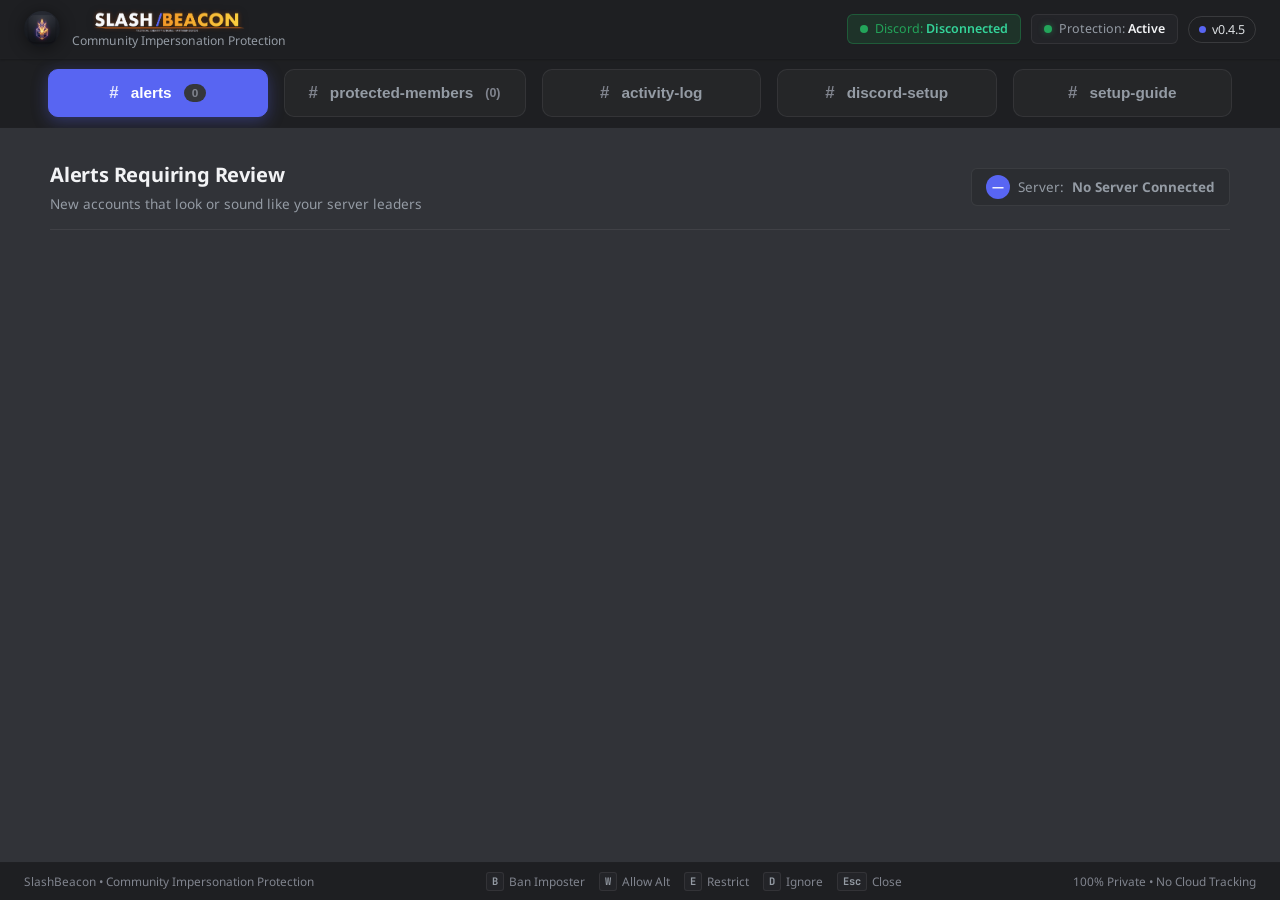
==== commit 314f7e29: "chore(release): bump to v0.4.5, update release notes, manifests, website and packaging" ====
--- a/ui/index.html
+++ b/ui/index.html
@@ -35,7 +35,7 @@
       </div>
       <button class="status-pill status-pill-update" id="btn-check-update" title="Check for updates" style="cursor: pointer; background: transparent; border: 1px solid var(--border-color, rgba(255,255,255,0.12)); color: var(--text-primary); font-family: inherit; font-size: 0.78rem; display: inline-flex; align-items: center; gap: 6px; padding: 4px 10px; border-radius: 9999px;">
         <span class="status-dot" id="dot-update" style="background: #5865f2; width: 7px; height: 7px; border-radius: 50%;"></span>
-        <span id="update-status-text">v0.4.0</span>
+        <span id="update-status-text">v0.4.5</span>
       </button>
     </div>
   </header>
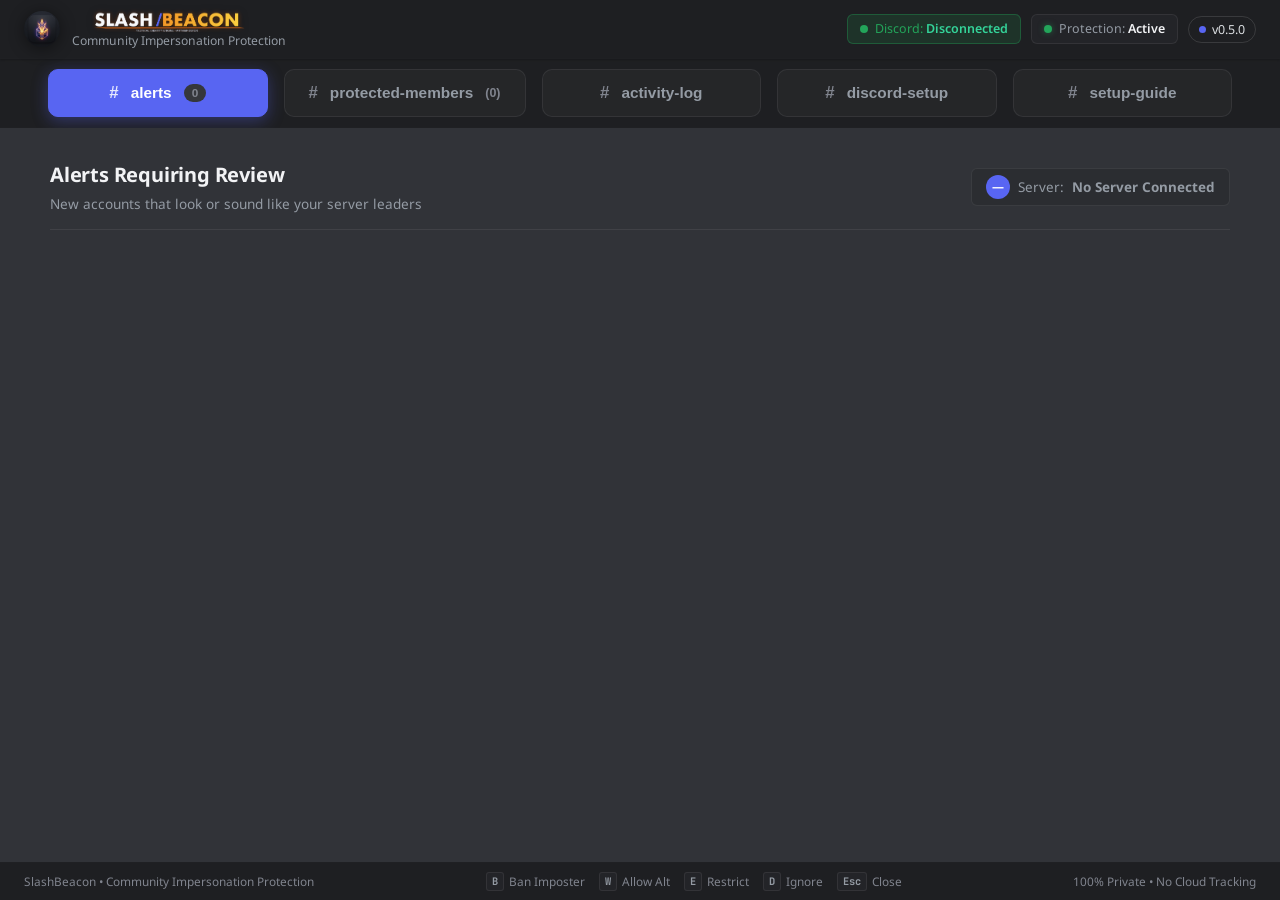
==== commit 2c78e01b: "chore(release): bump to v0.5.0, add granular member removal, update release notes, manifests, brandi" ====
--- a/ui/index.html
+++ b/ui/index.html
@@ -35,7 +35,7 @@
       </div>
       <button class="status-pill status-pill-update" id="btn-check-update" title="Check for updates" style="cursor: pointer; background: transparent; border: 1px solid var(--border-color, rgba(255,255,255,0.12)); color: var(--text-primary); font-family: inherit; font-size: 0.78rem; display: inline-flex; align-items: center; gap: 6px; padding: 4px 10px; border-radius: 9999px;">
         <span class="status-dot" id="dot-update" style="background: #5865f2; width: 7px; height: 7px; border-radius: 50%;"></span>
-        <span id="update-status-text">v0.4.5</span>
+        <span id="update-status-text">v0.5.0</span>
       </button>
     </div>
   </header>
--- a/ui/css/styles.css
+++ b/ui/css/styles.css
@@ -1349,8 +1349,68 @@
   display: inline-flex;
   align-items: center;
   gap: 6px;
-  margin-top: 6px;
   font-weight: 600;
+}
+
+.vault-card-footer {
+  display: flex;
+  align-items: center;
+  justify-content: space-between;
+  gap: 12px;
+  margin-top: 12px;
+  padding-top: 10px;
+  border-top: 1px solid var(--border-subtle);
+  flex-wrap: wrap;
+}
+
+.btn-remove-benchmark {
+  display: inline-flex;
+  align-items: center;
+  gap: 5px;
+  padding: 4px 10px;
+  font-size: 0.72rem;
+  font-weight: 600;
+  color: var(--text-muted);
+  background: transparent;
+  border: 1px solid var(--border-subtle);
+  border-radius: var(--radius-xs);
+  cursor: pointer;
+  transition: all var(--transition-fast);
+  font-family: inherit;
+}
+
+.btn-remove-benchmark:hover {
+  color: #ff7b72;
+  border-color: rgba(248, 81, 73, 0.45);
+  background: rgba(248, 81, 73, 0.12);
+}
+
+.btn-remove-benchmark.confirm-active {
+  color: #ffffff;
+  background: #da3633;
+  border-color: #f85149;
+  box-shadow: 0 0 10px rgba(248, 81, 73, 0.45);
+  animation: pulse-remove 1.5s infinite;
+}
+
+.btn-remove-benchmark:disabled {
+  opacity: 0.65;
+  cursor: not-allowed;
+  pointer-events: none;
+}
+
+@keyframes pulse-remove {
+  0% { transform: scale(1); }
+  50% { transform: scale(1.03); }
+  100% { transform: scale(1); }
+}
+
+.spin {
+  animation: spin-anim 1s linear infinite;
+}
+
+@keyframes spin-anim {
+  100% { transform: rotate(360deg); }
 }
 
 /* ==========================================================================
@@ -1423,12 +1483,15 @@
   z-index: 100;
   opacity: 0;
   visibility: hidden;
+  pointer-events: none;
   transition: opacity var(--transition-fast), visibility var(--transition-fast);
 }
 
-.modal-overlay.open {
+.modal-overlay.open,
+.modal-overlay.active {
   opacity: 1;
   visibility: visible;
+  pointer-events: auto;
 }
 
 .modal-dialog {
